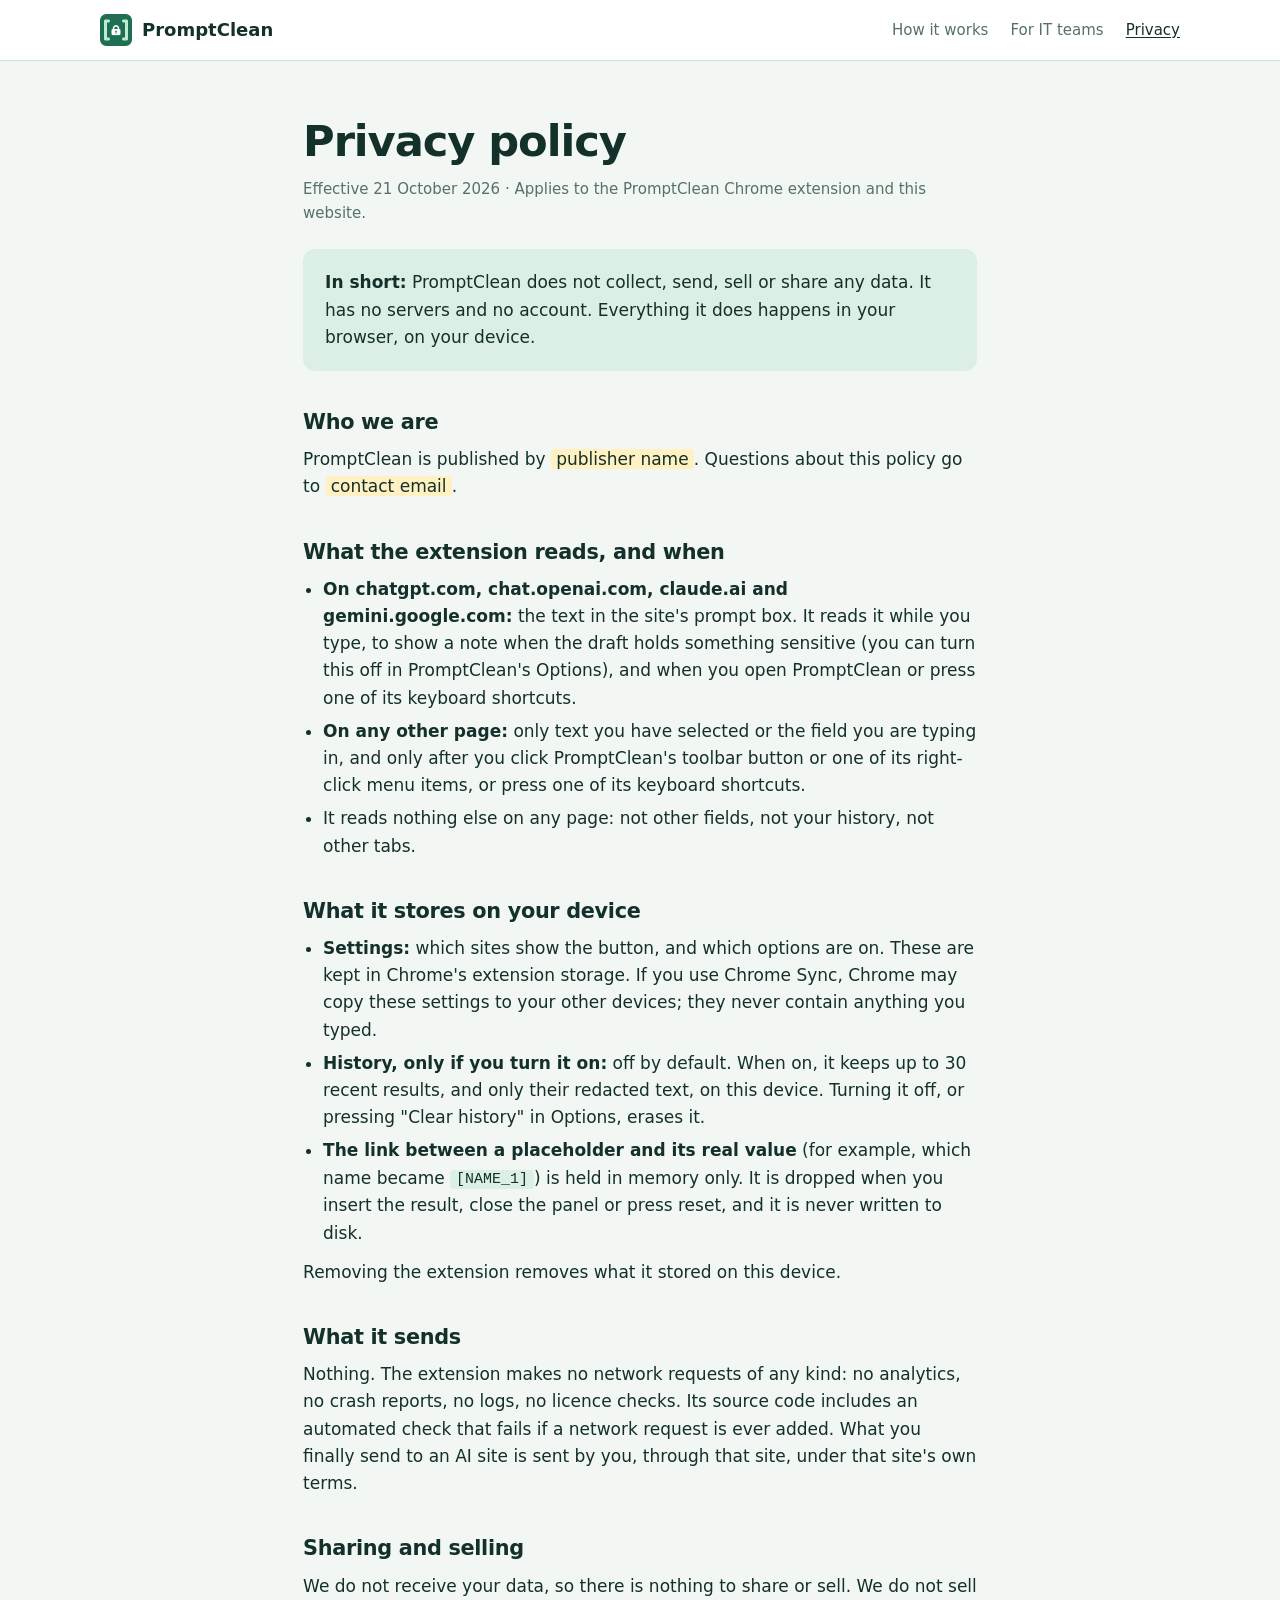
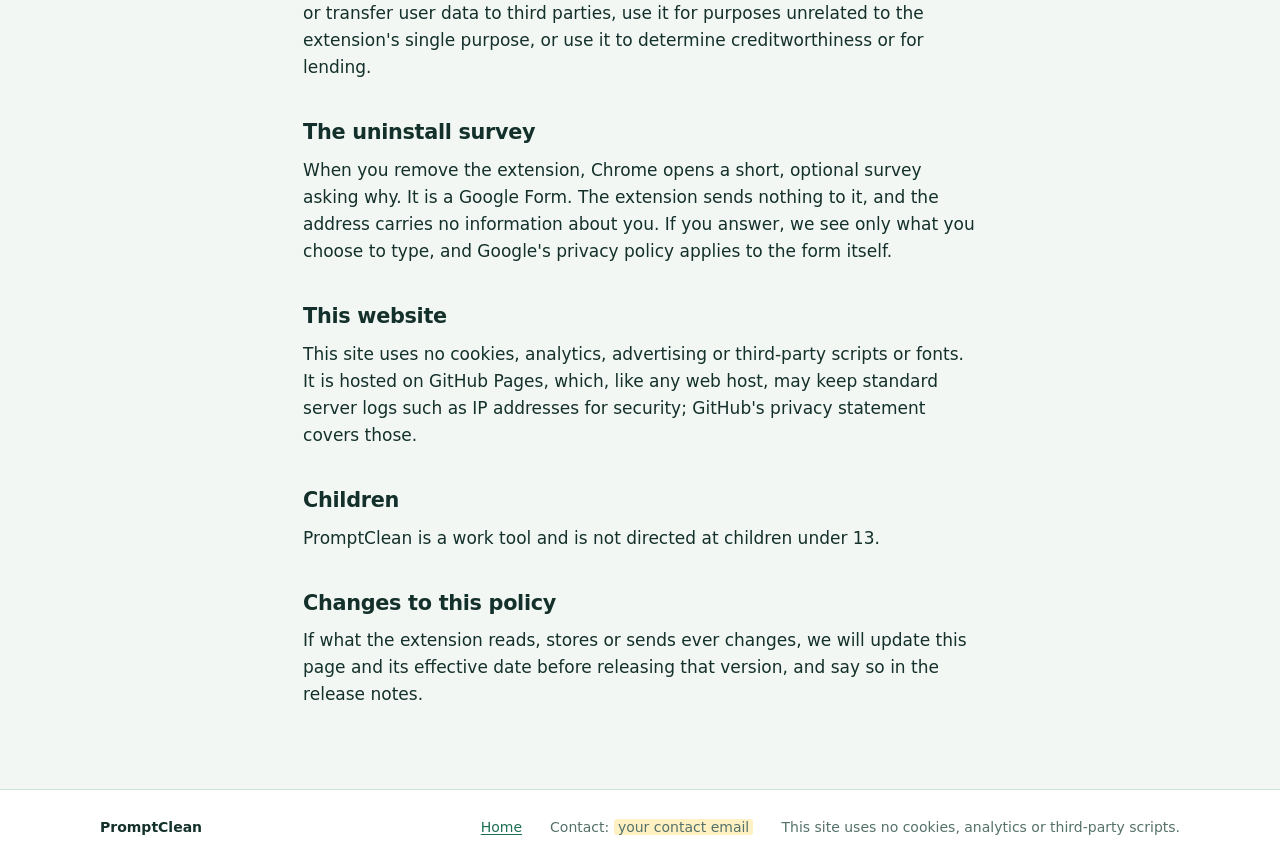
==== privacy.html @ 6362909e "PromptClean landing page and privacy policy A one-page site for the PromptClean Chrome extension (AI" ====
<!doctype html>
<html lang="en">
<head>
  <meta charset="utf-8">
  <meta name="viewport" content="width=device-width, initial-scale=1, viewport-fit=cover">
  <title>Privacy policy — PromptClean AI security</title>
  <meta name="description" content="PromptClean collects nothing, sends nothing and has no servers. This page explains exactly what the extension reads and stores on your device.">
  <link rel="icon" type="image/png" href="assets/favicon.png">
  <link rel="stylesheet" href="assets/style.css">
</head>
<body>
  <header class="site-header">
    <div class="wrap">
      <a class="brand" href="./"><img src="assets/icon-128.png" alt="" width="32" height="32">PromptClean</a>
      <nav class="site-nav" aria-label="Main">
        <a href="./#how">How it works</a>
        <a href="./#it">For IT teams</a>
        <a href="privacy.html" aria-current="page">Privacy</a>
      </nav>
    </div>
  </header>

  <main class="policy">
    <div class="wrap prose">
      <h1>Privacy policy</h1>
      <p class="meta" style="margin-top:12px">Effective 21 October 2026 · Applies to the PromptClean Chrome extension and this website.</p>

      <div class="summary">
        <p><strong>In short:</strong> PromptClean does not collect, send, sell or share any data. It has no servers and no account. Everything it does happens in your browser, on your device.</p>
      </div>

      <h2>Who we are</h2>
      <p style="margin-top:12px">PromptClean is published by <span class="todo">publisher name</span>. Questions about this policy go to <span class="todo">contact email</span>.</p>

      <h2>What the extension reads, and when</h2>
      <ul>
        <li><strong>On chatgpt.com, chat.openai.com, claude.ai and gemini.google.com:</strong> the text in the site's prompt box. It reads it while you type, to show a note when the draft holds something sensitive (you can turn this off in PromptClean's Options), and when you open PromptClean or press one of its keyboard shortcuts.</li>
        <li><strong>On any other page:</strong> only text you have selected or the field you are typing in, and only after you click PromptClean's toolbar button or one of its right-click menu items, or press one of its keyboard shortcuts.</li>
        <li>It reads nothing else on any page: not other fields, not your history, not other tabs.</li>
      </ul>

      <h2>What it stores on your device</h2>
      <ul>
        <li><strong>Settings:</strong> which sites show the button, and which options are on. These are kept in Chrome's extension storage. If you use Chrome Sync, Chrome may copy these settings to your other devices; they never contain anything you typed.</li>
        <li><strong>History, only if you turn it on:</strong> off by default. When on, it keeps up to 30 recent results, and only their redacted text, on this device. Turning it off, or pressing "Clear history" in Options, erases it.</li>
        <li><strong>The link between a placeholder and its real value</strong> (for example, which name became <code>[NAME_1]</code>) is held in memory only. It is dropped when you insert the result, close the panel or press reset, and it is never written to disk.</li>
      </ul>
      <p style="margin-top:12px">Removing the extension removes what it stored on this device.</p>

      <h2>What it sends</h2>
      <p style="margin-top:12px">Nothing. The extension makes no network requests of any kind: no analytics, no crash reports, no logs, no licence checks. Its source code includes an automated check that fails if a network request is ever added. What you finally send to an AI site is sent by you, through that site, under that site's own terms.</p>

      <h2>Sharing and selling</h2>
      <p style="margin-top:12px">We do not receive your data, so there is nothing to share or sell. We do not sell or transfer user data to third parties, use it for purposes unrelated to the extension's single purpose, or use it to determine creditworthiness or for lending.</p>

      <h2>The uninstall survey</h2>
      <p style="margin-top:12px">When you remove the extension, Chrome opens a short, optional survey asking why. It is a Google Form. The extension sends nothing to it, and the address carries no information about you. If you answer, we see only what you choose to type, and Google's privacy policy applies to the form itself.</p>

      <h2>This website</h2>
      <p style="margin-top:12px">This site uses no cookies, analytics, advertising or third-party scripts or fonts. It is hosted on GitHub Pages, which, like any web host, may keep standard server logs such as IP addresses for security; GitHub's privacy statement covers those.</p>

      <h2>Children</h2>
      <p style="margin-top:12px">PromptClean is a work tool and is not directed at children under 13.</p>

      <h2>Changes to this policy</h2>
      <p style="margin-top:12px">If what the extension reads, stores or sends ever changes, we will update this page and its effective date before releasing that version, and say so in the release notes.</p>
    </div>
  </main>

  <footer class="site-footer">
    <div class="wrap">
      <span>PromptClean</span>
      <a href="./">Home</a>
      <span>Contact: <span class="todo">your contact email</span></span>
      <span>This site uses no cookies, analytics or third-party scripts.</span>
    </div>
  </footer>
</body>
</html>
---- assets/style.css ----
/* PromptClean site: the "Clean room" palette from the extension (white and mint, deep green, dark-green
   ink). System fonts only and no scripts, so the site makes no requests to anyone else.
   Layout: a split hero with a live-looking before/after, then alternating bands: light sections for
   reading, one deep-green band for the keyboard shortcuts, a mint band to close. */
:root {
  --bg: #f2f7f4; --surface: #ffffff; --ink: #14302a; --muted: #55716a; --line: #cfe2d8;
  --accent: #1f6f54; --accent-ink: #ffffff; --mint: #dcefe5; --risk: #a4482a; --risk-bg: #fbeee7;
  --band: #14302a; --band-ink: #e4f1ea; --band-muted: #a9c7bb; --band-line: #2b4b42; --band-accent: #8fd9b3;
  --code-bg: #f7faf8; --todo: #fff1c2;
  --sans: system-ui, -apple-system, "Segoe UI", Roboto, "Helvetica Neue", Arial, sans-serif;
  --mono: ui-monospace, "SF Mono", Menlo, Consolas, "Liberation Mono", monospace;
  color-scheme: light;
}
@media (prefers-color-scheme: dark) {
  :root {
    --bg: #0f1d18; --surface: #152822; --ink: #e4f1ea; --muted: #9bb8ac; --line: #27443b;
    --accent: #8fd9b3; --accent-ink: #0b1a14; --mint: #1c3a30; --risk: #f0a880; --risk-bg: #3a2118;
    --band: #0a1511; --band-ink: #e4f1ea; --band-muted: #9bb8ac; --band-line: #22392f; --band-accent: #8fd9b3;
    --code-bg: #10201a; --todo: #4a3d12;
    color-scheme: dark;
  }
}

* { box-sizing: border-box; }
html { -webkit-text-size-adjust: 100%; scroll-behavior: smooth; }
@media (prefers-reduced-motion: reduce) { html { scroll-behavior: auto; } }
body { margin: 0; background: var(--bg); color: var(--ink); font: 17px/1.6 var(--sans); }
a { color: var(--accent); text-underline-offset: 2px; }
a:focus-visible, .btn:focus-visible, summary:focus-visible { outline: 3px solid var(--accent); outline-offset: 2px; }
img { max-width: 100%; height: auto; display: block; }
p { margin: 0; }
code { font-family: var(--mono); font-size: 0.88em; background: var(--mint); padding: 0.1em 0.4em; border-radius: 4px; }
.todo { background: var(--todo); padding: 0 0.3em; border-radius: 3px; }

.wrap { max-width: 1120px; margin: 0 auto; padding-left: max(20px, env(safe-area-inset-left, 0px)); padding-right: max(20px, env(safe-area-inset-right, 0px)); }
.prose { max-width: 66ch; }

h1, h2, h3 { line-height: 1.12; text-wrap: balance; margin: 0; }
h1 { font-size: clamp(2.4rem, 5.4vw, 3.9rem); letter-spacing: -0.025em; }
h2 { font-size: clamp(1.7rem, 3.4vw, 2.4rem); letter-spacing: -0.015em; }
h3 { font-size: 1.12rem; letter-spacing: -0.005em; }
.eyebrow { font-size: 12.5px; font-weight: 700; letter-spacing: 0.09em; text-transform: uppercase; color: var(--accent); }
.lede { font-size: 1.16rem; color: var(--muted); }
.section-head { display: flex; flex-direction: column; gap: 12px; max-width: 62ch; }

section { padding-block: 80px; }
section + section { border-top: 1px solid var(--line); }

/* ---------- header ---------- */
.site-header { border-bottom: 1px solid var(--line); background: var(--surface); }
.site-header .wrap { display: flex; align-items: center; gap: 24px; flex-wrap: wrap; padding-block: 14px; }
.brand { display: flex; align-items: center; gap: 10px; font-weight: 700; font-size: 18px; color: var(--ink); text-decoration: none; margin-right: auto; }
.brand img { width: 32px; height: 32px; }
.site-nav { display: flex; gap: 22px; flex-wrap: wrap; font-size: 15px; }
.site-nav a { color: var(--muted); text-decoration: none; }
.site-nav a:hover, .site-nav a[aria-current] { color: var(--ink); text-decoration: underline; }

/* ---------- buttons ---------- */
.actions { display: flex; gap: 12px; flex-wrap: wrap; align-items: center; }
.btn { display: inline-flex; align-items: center; gap: 8px; padding: 13px 22px; border-radius: 9px; font-weight: 650; font-size: 16px; text-decoration: none; border: 1px solid var(--line); color: var(--ink); background: var(--surface); }
.btn.primary { background: var(--accent); border-color: var(--accent); color: var(--accent-ink); }
.btn:hover { border-color: var(--accent); }

/* ---------- keycaps ---------- */
kbd { font: 600 0.82em var(--mono); display: inline-block; min-width: 1.9em; padding: 0.22em 0.5em; text-align: center; border-radius: 6px; border: 1px solid var(--line); border-bottom-width: 3px; background: var(--surface); color: var(--ink); }
.combo { display: inline-flex; align-items: center; gap: 6px; }
.combo .plus { color: var(--muted); font-size: 0.85em; }

/* ---------- hero ---------- */
.hero { padding-block: 64px 72px; }
.hero .wrap { display: grid; grid-template-columns: minmax(0, 1.05fr) minmax(0, 1fr); gap: 56px; align-items: center; }
.hero-copy { display: flex; flex-direction: column; gap: 22px; }
.hero-shortcut { font-size: 15px; color: var(--muted); display: flex; align-items: center; gap: 10px; flex-wrap: wrap; }
.facts-strip { display: flex; flex-wrap: wrap; gap: 8px 18px; font-size: 14px; color: var(--muted); padding-top: 6px; border-top: 1px solid var(--line); }
.facts-strip span::before { content: "✓"; color: var(--accent); font-weight: 700; margin-right: 6px; }
@media (max-width: 880px) { .hero .wrap { grid-template-columns: minmax(0, 1fr); gap: 40px; } }

/* the before/after, drawn in HTML so it stays readable at any width */
.demo { display: flex; flex-direction: column; gap: 10px; }
.pane { background: var(--surface); border: 1px solid var(--line); border-radius: 14px; overflow: hidden; box-shadow: 0 10px 30px -18px rgba(20, 48, 42, 0.45); }
.pane-head { display: flex; align-items: center; justify-content: space-between; gap: 12px; padding: 10px 16px; border-bottom: 1px solid var(--line); font-size: 12.5px; font-weight: 700; letter-spacing: 0.06em; text-transform: uppercase; }
.pane-head .file { font: 500 12.5px var(--mono); letter-spacing: 0; text-transform: none; color: var(--muted); }
.pane.before .pane-head { color: var(--risk); }
.pane.after .pane-head { color: var(--accent); }
.pane pre { margin: 0; padding: 14px 16px; font: 13.5px/1.75 var(--mono); background: var(--code-bg); overflow-x: auto; color: var(--ink); }
.pane .dim { color: var(--muted); }
.pane .exposed { color: var(--ink); text-decoration: underline 2px var(--risk); text-underline-offset: 3px; }
.pane .ph { background: var(--accent); color: var(--accent-ink); border-radius: 5px; padding: 0.05em 0.4em; font-weight: 600; }
.pane .collapsed { color: var(--accent); font-weight: 600; }
.pane-foot { padding: 10px 16px; font-size: 14px; font-weight: 650; color: var(--accent); border-top: 1px solid var(--line); }
.demo-arrow { align-self: center; display: flex; align-items: center; gap: 8px; font-size: 13px; font-weight: 700; color: var(--accent); }
.demo-arrow::before { content: "↓"; font-size: 18px; }

/* ---------- how it works ---------- */
.steps { list-style: none; padding: 0; margin: 40px 0 0; display: grid; grid-template-columns: repeat(auto-fit, minmax(230px, 1fr)); gap: 32px; counter-reset: step; }
.steps li { counter-increment: step; display: flex; flex-direction: column; gap: 8px; position: relative; padding-top: 52px; }
.steps li::before { content: counter(step); position: absolute; top: 0; left: 0; font: 700 15px var(--mono); color: var(--accent-ink); background: var(--accent); width: 36px; height: 36px; border-radius: 50%; display: grid; place-items: center; }
.steps li::after { content: ""; position: absolute; top: 17px; left: 48px; right: -20px; height: 2px; background: var(--line); }
.steps li:last-child::after { display: none; }
.steps p { color: var(--muted); }
@media (max-width: 760px) { .steps li::after { display: none; } }

/* ---------- shortcuts band ---------- */
.band { background: var(--band); color: var(--band-ink); border-top: none !important; }
.band + section { border-top: none; }
.band .eyebrow { color: var(--band-accent); }
.band .lede { color: var(--band-muted); }
.band code { background: rgba(255, 255, 255, 0.08); color: var(--band-ink); }
.keys { display: grid; grid-template-columns: repeat(auto-fit, minmax(300px, 1fr)); gap: 20px; margin-top: 40px; }
.key-card { border: 1px solid var(--band-line); border-radius: 16px; padding: 26px; display: flex; flex-direction: column; gap: 14px; background: rgba(255, 255, 255, 0.03); }
.key-card .combo { font-size: 22px; }
.key-card kbd { background: #f2f7f4; color: #14302a; border-color: #cfe2d8; }
.key-card h3 { font-size: 1.35rem; }
.key-card p { color: var(--band-muted); }
.swap { display: flex; flex-wrap: wrap; align-items: center; gap: 8px; font: 13.5px var(--mono); padding-top: 14px; border-top: 1px solid var(--band-line); }
.swap .from { color: var(--band-muted); text-decoration: line-through; text-decoration-color: rgba(240, 168, 128, 0.8); }
.swap .to { color: #0b1a14; background: var(--band-accent); border-radius: 5px; padding: 0.1em 0.45em; font-weight: 600; }
.swap .arrow { color: var(--band-muted); }
.band-note { margin-top: 26px; font-size: 15px; color: var(--band-muted); }

/* ---------- audiences ---------- */
.audiences { display: grid; grid-template-columns: repeat(auto-fit, minmax(300px, 1fr)); gap: 20px; margin-top: 40px; }
.aud { background: var(--surface); border: 1px solid var(--line); border-radius: 16px; padding: 26px; display: flex; flex-direction: column; gap: 14px; }
.aud .quote { font-size: 1.3rem; font-weight: 650; line-height: 1.3; }
.aud dl { margin: 0; display: grid; grid-template-columns: 76px 1fr; gap: 8px 14px; font-size: 15.5px; }
.aud dt { font-weight: 700; color: var(--muted); font-size: 13px; text-transform: uppercase; letter-spacing: 0.06em; padding-top: 2px; }
.aud dd { margin: 0; }

/* ---------- what it catches ---------- */
.catch { display: grid; grid-template-columns: repeat(auto-fit, minmax(230px, 1fr)); gap: 32px; margin-top: 40px; }
.catch h3 { margin-bottom: 12px; }
.chips { list-style: none; padding: 0; margin: 0; display: flex; flex-wrap: wrap; gap: 8px; }
.chips li { font-size: 14px; padding: 5px 11px; border-radius: 999px; background: var(--mint); color: var(--ink); }
.chips li.suggest { background: transparent; border: 1px dashed var(--accent); }
.note { font-size: 15px; color: var(--muted); border-left: 3px solid var(--line); padding-left: 14px; margin-top: 36px; max-width: 70ch; }

/* ---------- for IT ---------- */
.trio { display: grid; grid-template-columns: repeat(auto-fit, minmax(240px, 1fr)); margin-top: 40px; border: 1px solid var(--line); border-radius: 16px; background: var(--surface); overflow: hidden; }
.trio > div { padding: 28px; display: flex; flex-direction: column; gap: 8px; border-left: 1px solid var(--line); }
.trio > div:first-child { border-left: none; }
.trio-label { font-size: 12.5px; font-weight: 700; letter-spacing: 0.09em; text-transform: uppercase; color: var(--muted); }
.trio-big { font-size: 1.7rem; font-weight: 750; letter-spacing: -0.015em; line-height: 1.15; }
.trio .nothing .trio-big { color: var(--accent); font-size: 2.3rem; }
.trio p:last-child { color: var(--muted); font-size: 15.5px; }
@media (max-width: 780px) { .trio > div { border-left: none; border-top: 1px solid var(--line); } .trio > div:first-child { border-top: none; } }
.it-more { margin-top: 20px; display: flex; flex-direction: column; gap: 14px; }
.it-line { display: flex; flex-wrap: wrap; gap: 8px 22px; font-size: 15px; color: var(--muted); }
.it-line strong { color: var(--ink); }
details { border: 1px solid var(--line); border-radius: 12px; background: var(--surface); }
summary { cursor: pointer; padding: 14px 18px; font-weight: 650; }
details[open] summary { border-bottom: 1px solid var(--line); }
.perm-table { width: 100%; border-collapse: collapse; font-size: 15px; }
.perm-table th, .perm-table td { text-align: left; vertical-align: top; padding: 12px 18px; border-top: 1px solid var(--line); }
.perm-table tr:first-child th, .perm-table tr:first-child td { border-top: none; }
.perm-table th { width: 34%; font-weight: 600; }
.perm-table td { color: var(--muted); }
.table-scroll { overflow-x: auto; }

/* ---------- closing band ---------- */
.cta-band { background: var(--mint); }
.cta-band .wrap { display: flex; flex-wrap: wrap; align-items: center; justify-content: space-between; gap: 24px; }
.cta-band .stack { display: flex; flex-direction: column; gap: 10px; }

/* ---------- privacy page ---------- */
.policy { padding-block: 56px 80px; }
.policy h1 { font-size: clamp(2rem, 4vw, 2.7rem); }
.policy h2 { font-size: 1.3rem; margin-top: 40px; }
.policy h2 + p { margin-top: 12px; }
.policy ul { padding-left: 20px; display: flex; flex-direction: column; gap: 6px; margin: 12px 0 0; }
.summary { background: var(--mint); border-radius: 12px; padding: 20px 22px; margin-top: 24px; }
.meta { color: var(--muted); font-size: 15px; margin-top: 12px; }
.after-list { margin-top: 12px; }

/* ---------- footer ---------- */
.site-footer { border-top: 1px solid var(--line); background: var(--surface); font-size: 14px; color: var(--muted); }
.site-footer .wrap { display: flex; gap: 12px 28px; flex-wrap: wrap; padding-block: 26px; }
.site-footer .wrap > :first-child { margin-right: auto; font-weight: 700; color: var(--ink); }
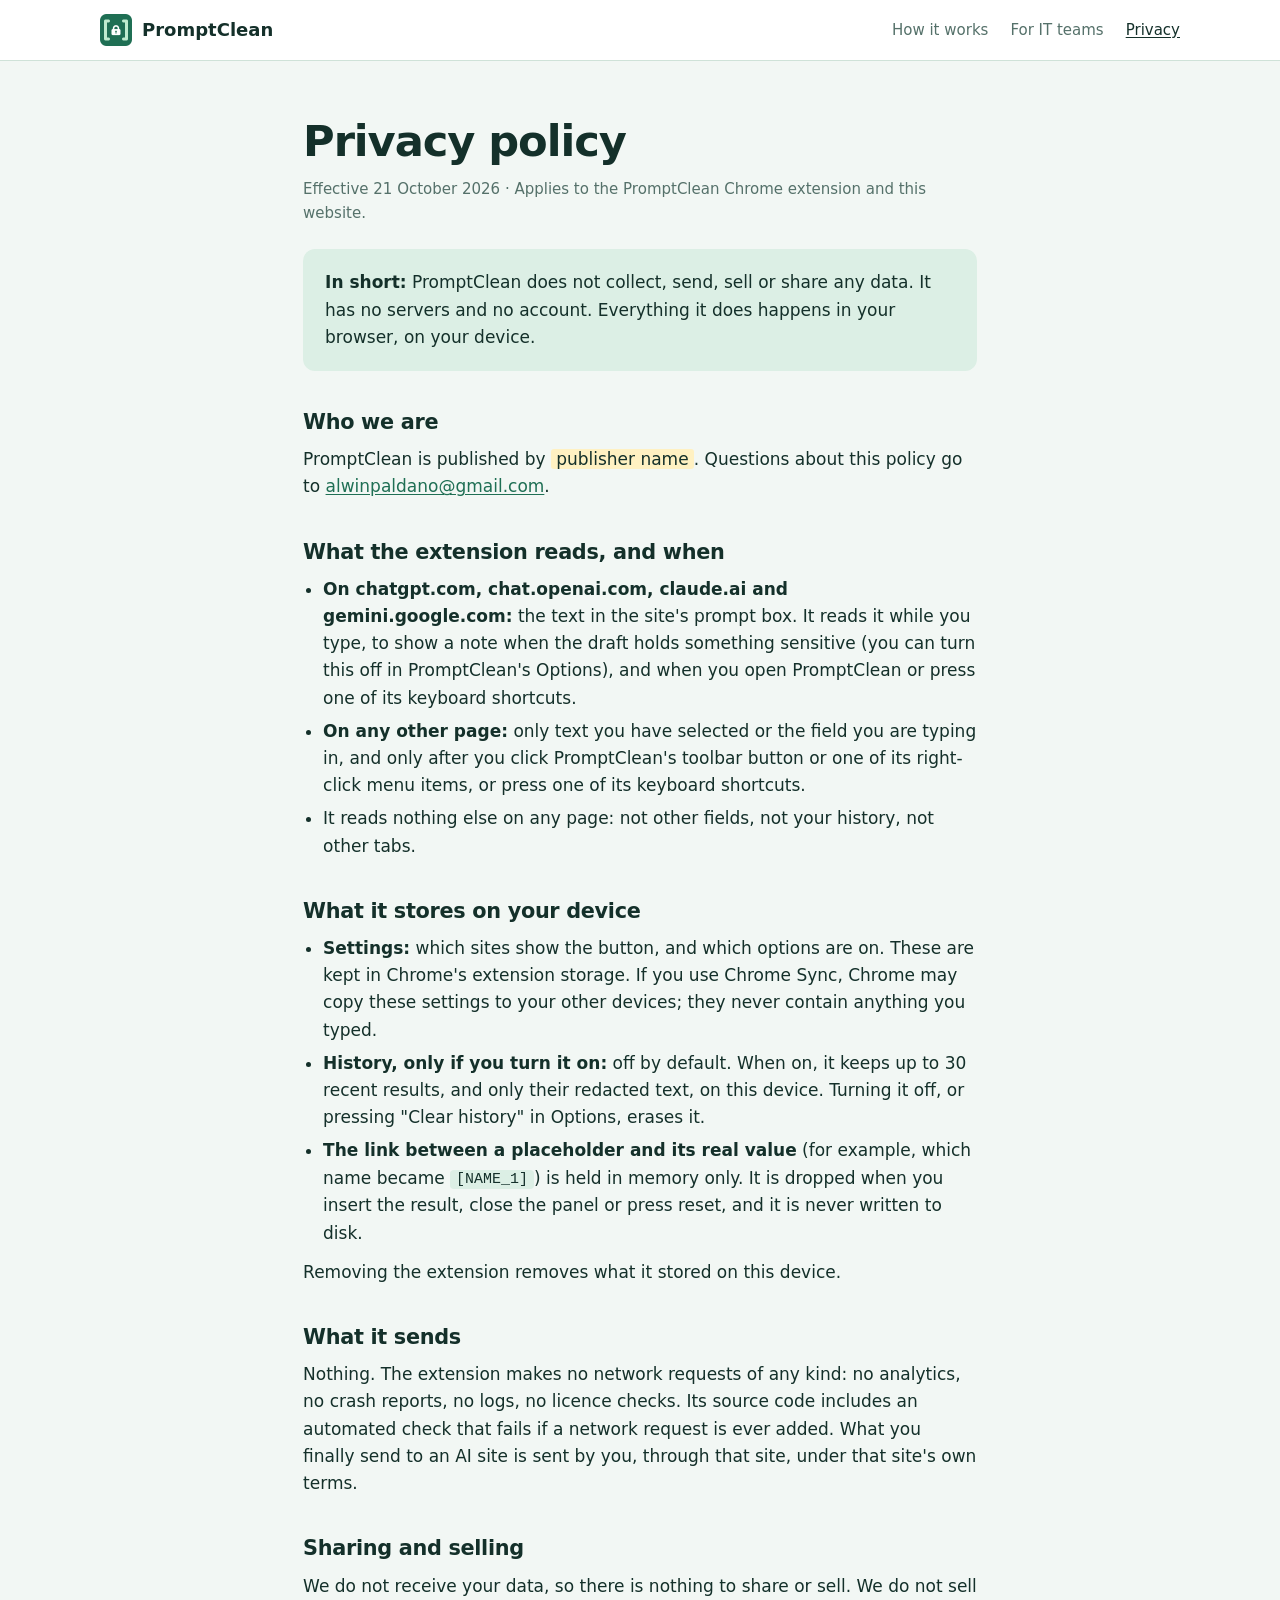
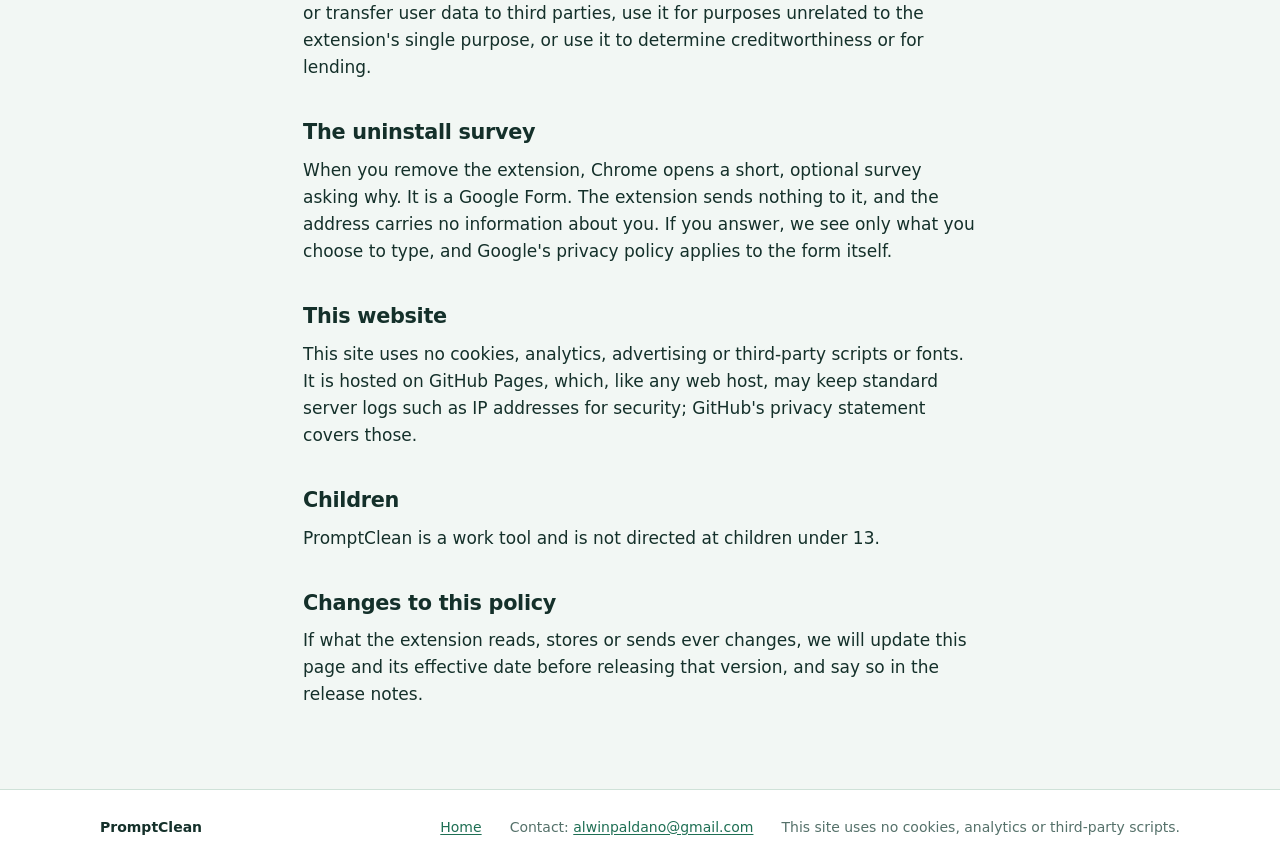
==== commit a3531fb3: "Add the contact email to the site The privacy policy and both footers now give alwinpaldano@gmail.co" ====
--- a/privacy.html
+++ b/privacy.html
@@ -30,7 +30,7 @@
       </div>
 
       <h2>Who we are</h2>
-      <p style="margin-top:12px">PromptClean is published by <span class="todo">publisher name</span>. Questions about this policy go to <span class="todo">contact email</span>.</p>
+      <p style="margin-top:12px">PromptClean is published by <span class="todo">publisher name</span>. Questions about this policy go to <a href="mailto:alwinpaldano@gmail.com">alwinpaldano@gmail.com</a>.</p>
 
       <h2>What the extension reads, and when</h2>
       <ul>
@@ -71,7 +71,7 @@
     <div class="wrap">
       <span>PromptClean</span>
       <a href="./">Home</a>
-      <span>Contact: <span class="todo">your contact email</span></span>
+      <span>Contact: <a href="mailto:alwinpaldano@gmail.com">alwinpaldano@gmail.com</a></span>
       <span>This site uses no cookies, analytics or third-party scripts.</span>
     </div>
   </footer>
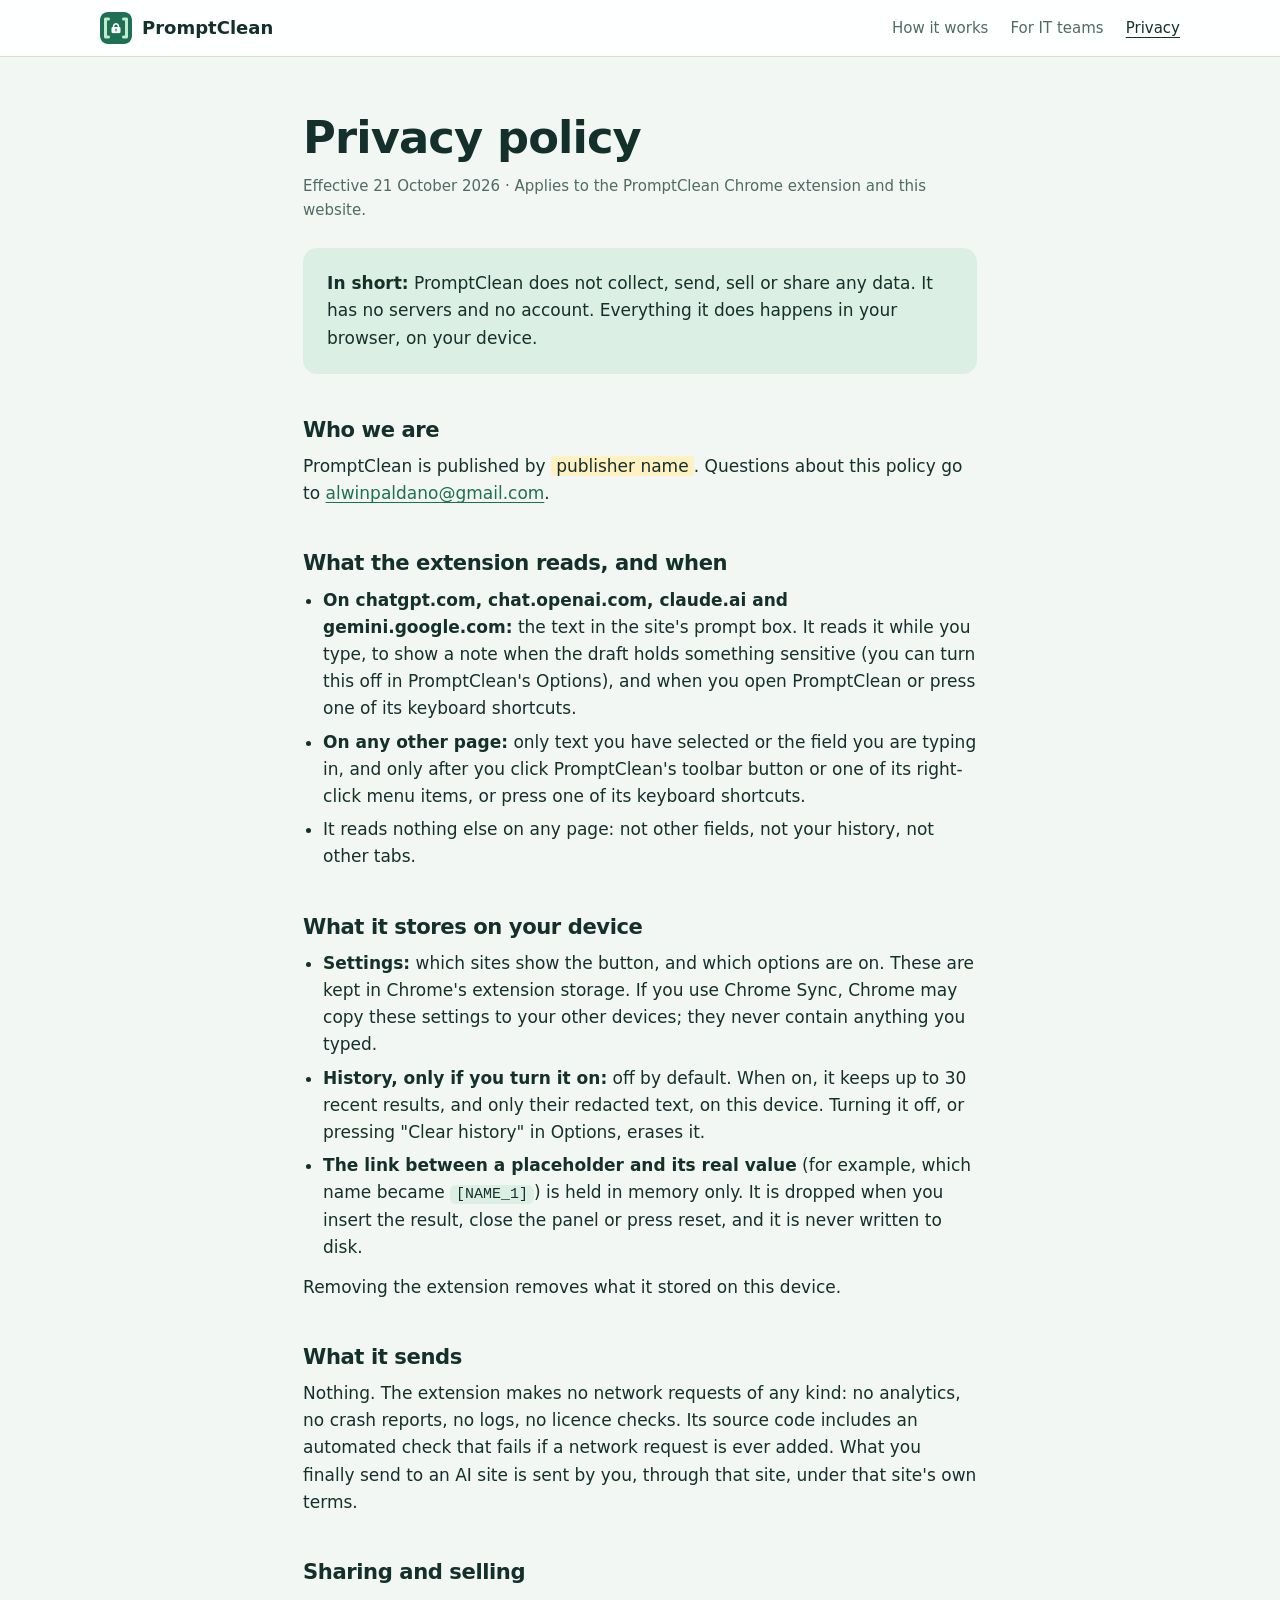
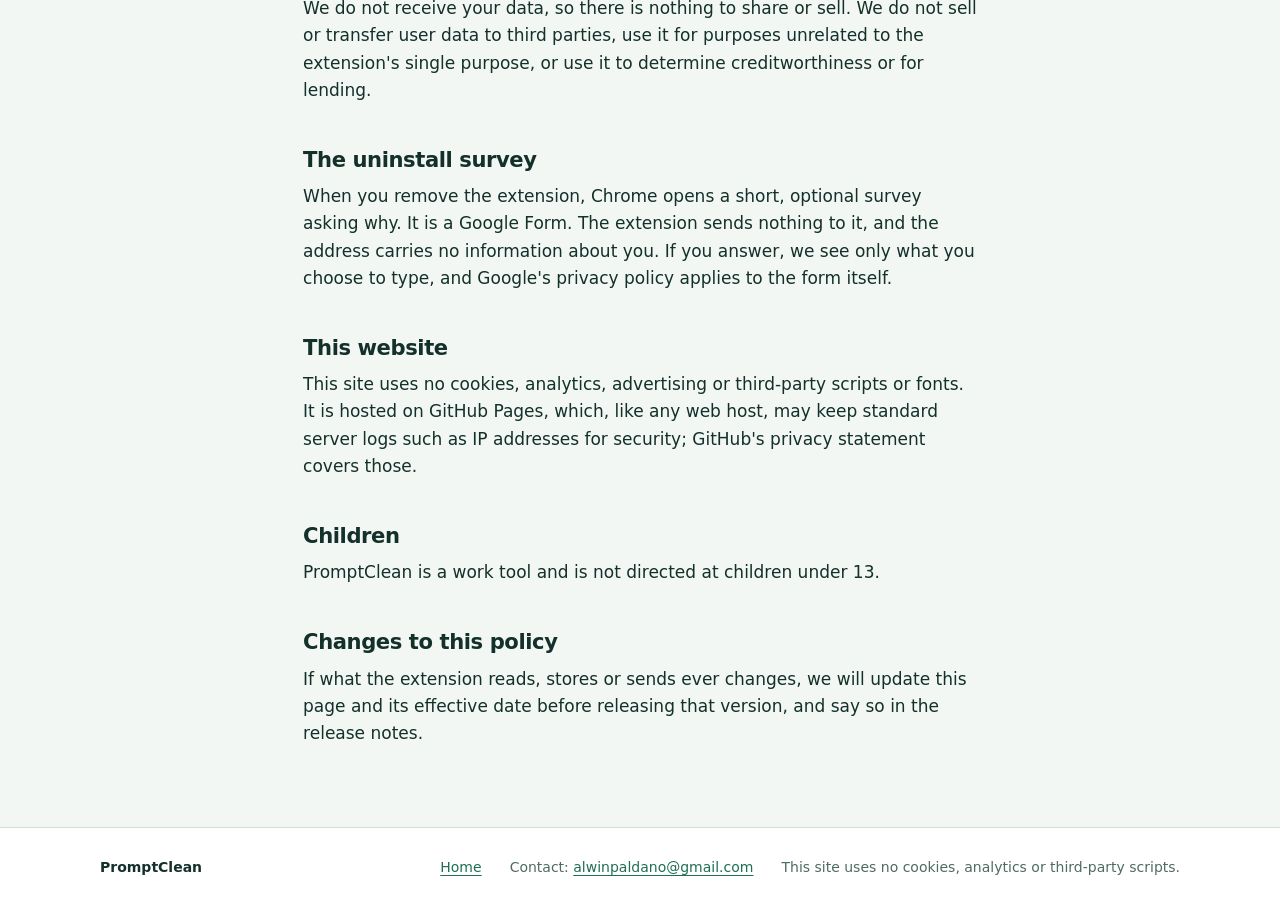
==== commit 1eb2abd5: "Version the stylesheet link so browsers never mix old CSS with new HTML GitHub Pages caches style.cs" ====
--- a/privacy.html
+++ b/privacy.html
@@ -6,7 +6,7 @@
   <title>Privacy policy — PromptClean AI security</title>
   <meta name="description" content="PromptClean collects nothing, sends nothing and has no servers. This page explains exactly what the extension reads and stores on your device.">
   <link rel="icon" type="image/png" href="assets/favicon.png">
-  <link rel="stylesheet" href="assets/style.css">
+  <link rel="stylesheet" href="assets/style.css?v=4">
 </head>
 <body>
   <header class="site-header">
--- a/assets/style.css
+++ b/assets/style.css
@@ -1,20 +1,24 @@
 /* PromptClean site: the "Clean room" palette from the extension (white and mint, deep green, dark-green
    ink). System fonts only and no scripts, so the site makes no requests to anyone else.
-   Layout: a split hero with a live-looking before/after, then alternating bands: light sections for
-   reading, one deep-green band for the keyboard shortcuts, a mint band to close. */
+
+   Motion is CSS only and never hides content: the page is complete at rest. Scroll-linked motion only
+   slides elements a little, and only where the browser supports it and the reader has not asked for
+   less motion. */
 :root {
-  --bg: #f2f7f4; --surface: #ffffff; --ink: #14302a; --muted: #55716a; --line: #cfe2d8;
-  --accent: #1f6f54; --accent-ink: #ffffff; --mint: #dcefe5; --risk: #a4482a; --risk-bg: #fbeee7;
+  --bg: #f2f7f4; --surface: #ffffff; --ink: #14302a; --muted: #4f6b64; --line: #cfe2d8;
+  --accent: #1f6f54; --accent-ink: #ffffff; --mint: #dcefe5; --mint-deep: #bfe3cf; --risk: #a4482a; --risk-bg: #fbeee7;
   --band: #14302a; --band-ink: #e4f1ea; --band-muted: #a9c7bb; --band-line: #2b4b42; --band-accent: #8fd9b3;
   --code-bg: #f7faf8; --todo: #fff1c2;
   --sans: system-ui, -apple-system, "Segoe UI", Roboto, "Helvetica Neue", Arial, sans-serif;
   --mono: ui-monospace, "SF Mono", Menlo, Consolas, "Liberation Mono", monospace;
+  --radius: 16px;
+  --ease-out: cubic-bezier(0.23, 1, 0.32, 1);
   color-scheme: light;
 }
 @media (prefers-color-scheme: dark) {
   :root {
-    --bg: #0f1d18; --surface: #152822; --ink: #e4f1ea; --muted: #9bb8ac; --line: #27443b;
-    --accent: #8fd9b3; --accent-ink: #0b1a14; --mint: #1c3a30; --risk: #f0a880; --risk-bg: #3a2118;
+    --bg: #0f1d18; --surface: #152822; --ink: #e4f1ea; --muted: #a9c3b8; --line: #27443b;
+    --accent: #8fd9b3; --accent-ink: #0b1a14; --mint: #1c3a30; --mint-deep: #24493c; --risk: #f0a880; --risk-bg: #3a2118;
     --band: #0a1511; --band-ink: #e4f1ea; --band-muted: #9bb8ac; --band-line: #22392f; --band-accent: #8fd9b3;
     --code-bg: #10201a; --todo: #4a3d12;
     color-scheme: dark;
@@ -22,156 +26,329 @@
 }
 
 * { box-sizing: border-box; }
-html { -webkit-text-size-adjust: 100%; scroll-behavior: smooth; }
-@media (prefers-reduced-motion: reduce) { html { scroll-behavior: auto; } }
-body { margin: 0; background: var(--bg); color: var(--ink); font: 17px/1.6 var(--sans); }
-a { color: var(--accent); text-underline-offset: 2px; }
-a:focus-visible, .btn:focus-visible, summary:focus-visible { outline: 3px solid var(--accent); outline-offset: 2px; }
+html { -webkit-text-size-adjust: 100%; scroll-behavior: smooth; scroll-padding-top: 72px; }
+body { margin: 0; background: var(--bg); color: var(--ink); font: 17px/1.6 var(--sans); overflow-x: hidden; }
+a { color: var(--accent); text-underline-offset: 3px; }
+a:focus-visible, .btn:focus-visible, summary:focus-visible { outline: 3px solid var(--accent); outline-offset: 3px; }
 img { max-width: 100%; height: auto; display: block; }
 p { margin: 0; }
-code { font-family: var(--mono); font-size: 0.88em; background: var(--mint); padding: 0.1em 0.4em; border-radius: 4px; }
+code { font-family: var(--mono); font-size: 0.88em; background: var(--mint); padding: 0.1em 0.4em; border-radius: 6px; }
 .todo { background: var(--todo); padding: 0 0.3em; border-radius: 3px; }
 
 .wrap { max-width: 1120px; margin: 0 auto; padding-left: max(20px, env(safe-area-inset-left, 0px)); padding-right: max(20px, env(safe-area-inset-right, 0px)); }
 .prose { max-width: 66ch; }
 
-h1, h2, h3 { line-height: 1.12; text-wrap: balance; margin: 0; }
-h1 { font-size: clamp(2.4rem, 5.4vw, 3.9rem); letter-spacing: -0.025em; }
-h2 { font-size: clamp(1.7rem, 3.4vw, 2.4rem); letter-spacing: -0.015em; }
-h3 { font-size: 1.12rem; letter-spacing: -0.005em; }
-.eyebrow { font-size: 12.5px; font-weight: 700; letter-spacing: 0.09em; text-transform: uppercase; color: var(--accent); }
-.lede { font-size: 1.16rem; color: var(--muted); }
-.section-head { display: flex; flex-direction: column; gap: 12px; max-width: 62ch; }
-
-section { padding-block: 80px; }
+h1, h2, h3 { line-height: 1.1; text-wrap: balance; margin: 0; }
+h1 { font-size: clamp(2.5rem, 6vw, 4.2rem); letter-spacing: -0.03em; font-weight: 750; }
+h2 { font-size: clamp(1.8rem, 3.6vw, 2.6rem); letter-spacing: -0.02em; font-weight: 720; }
+h3 { font-size: 1.14rem; letter-spacing: -0.005em; font-weight: 650; }
+.eyebrow { font-size: 12.5px; font-weight: 700; letter-spacing: 0.1em; text-transform: uppercase; color: var(--accent); }
+.lede { font-size: 1.18rem; color: var(--muted); }
+.section-head { display: flex; flex-direction: column; gap: 14px; max-width: 62ch; }
+
+section { padding-block: 88px; }
 section + section { border-top: 1px solid var(--line); }
 
 /* ---------- header ---------- */
-.site-header { border-bottom: 1px solid var(--line); background: var(--surface); }
-.site-header .wrap { display: flex; align-items: center; gap: 24px; flex-wrap: wrap; padding-block: 14px; }
-.brand { display: flex; align-items: center; gap: 10px; font-weight: 700; font-size: 18px; color: var(--ink); text-decoration: none; margin-right: auto; }
-.brand img { width: 32px; height: 32px; }
+.site-header { border-bottom: 1px solid var(--line); background: color-mix(in srgb, var(--surface) 92%, transparent); backdrop-filter: saturate(1.2) blur(8px); position: sticky; top: 0; z-index: 10; }
+.site-header .wrap { display: flex; align-items: center; gap: 24px; flex-wrap: wrap; padding-block: 12px; }
+.brand { display: flex; align-items: center; gap: 10px; font-weight: 750; font-size: 18px; color: var(--ink); text-decoration: none; margin-right: auto; }
+.brand img { width: 32px; height: 32px; border-radius: 8px; }
 .site-nav { display: flex; gap: 22px; flex-wrap: wrap; font-size: 15px; }
-.site-nav a { color: var(--muted); text-decoration: none; }
-.site-nav a:hover, .site-nav a[aria-current] { color: var(--ink); text-decoration: underline; }
+.site-nav a { color: var(--muted); text-decoration: none; font-weight: 500; }
+.site-nav a:hover, .site-nav a[aria-current] { color: var(--ink); text-decoration: underline; text-underline-offset: 4px; }
 
 /* ---------- buttons ---------- */
 .actions { display: flex; gap: 12px; flex-wrap: wrap; align-items: center; }
-.btn { display: inline-flex; align-items: center; gap: 8px; padding: 13px 22px; border-radius: 9px; font-weight: 650; font-size: 16px; text-decoration: none; border: 1px solid var(--line); color: var(--ink); background: var(--surface); }
-.btn.primary { background: var(--accent); border-color: var(--accent); color: var(--accent-ink); }
+.btn { display: inline-flex; align-items: center; gap: 8px; padding: 14px 24px; border-radius: 999px; font-weight: 650; font-size: 16px; text-decoration: none; border: 1px solid var(--line); color: var(--ink); background: var(--surface); }
+.btn.primary { background: var(--accent); border-color: var(--accent); color: var(--accent-ink); box-shadow: 0 10px 24px -12px var(--accent); }
 .btn:hover { border-color: var(--accent); }
+.btn.primary:hover { filter: brightness(1.08); }
+@media (prefers-reduced-motion: no-preference) { .btn { transition: transform 160ms ease-out, filter 160ms ease-out, border-color 160ms ease-out; } .btn:active { transform: scale(0.98); } }
 
 /* ---------- keycaps ---------- */
-kbd { font: 600 0.82em var(--mono); display: inline-block; min-width: 1.9em; padding: 0.22em 0.5em; text-align: center; border-radius: 6px; border: 1px solid var(--line); border-bottom-width: 3px; background: var(--surface); color: var(--ink); }
+kbd { font: 600 0.82em var(--mono); display: inline-block; min-width: 1.9em; padding: 0.24em 0.55em; text-align: center; border-radius: 7px; border: 1px solid var(--line); border-bottom-width: 3px; background: var(--surface); color: var(--ink); }
 .combo { display: inline-flex; align-items: center; gap: 6px; }
 .combo .plus { color: var(--muted); font-size: 0.85em; }
 
 /* ---------- hero ---------- */
-.hero { padding-block: 64px 72px; }
-.hero .wrap { display: grid; grid-template-columns: minmax(0, 1.05fr) minmax(0, 1fr); gap: 56px; align-items: center; }
-.hero-copy { display: flex; flex-direction: column; gap: 22px; }
+.hero { padding-block: 72px 80px; background:
+  radial-gradient(900px 480px at 85% -8%, var(--mint-deep), transparent 62%),
+  radial-gradient(640px 360px at -5% 105%, var(--mint), transparent 60%); }
+.hero .wrap { display: grid; grid-template-columns: minmax(0, 1.02fr) minmax(0, 1fr); gap: 60px; align-items: center; }
+.hero-copy { display: flex; flex-direction: column; gap: 24px; }
+.hero h1 mark { background: linear-gradient(transparent 60%, var(--mint-deep) 60% 92%, transparent 92%); color: inherit; padding: 0 0.06em; border-radius: 2px; }
 .hero-shortcut { font-size: 15px; color: var(--muted); display: flex; align-items: center; gap: 10px; flex-wrap: wrap; }
-.facts-strip { display: flex; flex-wrap: wrap; gap: 8px 18px; font-size: 14px; color: var(--muted); padding-top: 6px; border-top: 1px solid var(--line); }
+.facts-strip { display: flex; flex-wrap: wrap; gap: 8px 18px; font-size: 14px; color: var(--muted); padding-top: 18px; border-top: 1px solid var(--line); }
 .facts-strip span::before { content: "✓"; color: var(--accent); font-weight: 700; margin-right: 6px; }
-@media (max-width: 880px) { .hero .wrap { grid-template-columns: minmax(0, 1fr); gap: 40px; } }
+@media (max-width: 920px) { .hero .wrap { grid-template-columns: minmax(0, 1fr); gap: 48px; } }
 
 /* the before/after, drawn in HTML so it stays readable at any width */
-.demo { display: flex; flex-direction: column; gap: 10px; }
-.pane { background: var(--surface); border: 1px solid var(--line); border-radius: 14px; overflow: hidden; box-shadow: 0 10px 30px -18px rgba(20, 48, 42, 0.45); }
-.pane-head { display: flex; align-items: center; justify-content: space-between; gap: 12px; padding: 10px 16px; border-bottom: 1px solid var(--line); font-size: 12.5px; font-weight: 700; letter-spacing: 0.06em; text-transform: uppercase; }
+.demo { display: flex; flex-direction: column; gap: 12px; }
+.pane { background: var(--surface); border: 1px solid var(--line); border-radius: var(--radius); overflow: hidden; box-shadow: 0 24px 60px -30px rgba(20, 48, 42, 0.5); }
+.pane-head { display: flex; align-items: center; justify-content: space-between; gap: 12px; padding: 11px 16px; border-bottom: 1px solid var(--line); font-size: 12px; font-weight: 750; letter-spacing: 0.08em; text-transform: uppercase; }
 .pane-head .file { font: 500 12.5px var(--mono); letter-spacing: 0; text-transform: none; color: var(--muted); }
 .pane.before .pane-head { color: var(--risk); }
 .pane.after .pane-head { color: var(--accent); }
-.pane pre { margin: 0; padding: 14px 16px; font: 13.5px/1.75 var(--mono); background: var(--code-bg); overflow-x: auto; color: var(--ink); }
+.pane pre { margin: 0; padding: 16px; font: 13.5px/1.75 var(--mono); background: var(--code-bg); overflow-x: auto; color: var(--ink); }
 .pane .dim { color: var(--muted); }
 .pane .exposed { color: var(--ink); text-decoration: underline 2px var(--risk); text-underline-offset: 3px; }
-.pane .ph { background: var(--accent); color: var(--accent-ink); border-radius: 5px; padding: 0.05em 0.4em; font-weight: 600; }
-.pane .collapsed { color: var(--accent); font-weight: 600; }
-.pane-foot { padding: 10px 16px; font-size: 14px; font-weight: 650; color: var(--accent); border-top: 1px solid var(--line); }
-.demo-arrow { align-self: center; display: flex; align-items: center; gap: 8px; font-size: 13px; font-weight: 700; color: var(--accent); }
+.pane .ph { background: var(--accent); color: var(--accent-ink); border-radius: 6px; padding: 0.05em 0.45em; font-weight: 650; display: inline-block; transform-origin: left center; }
+.pane .collapsed { color: var(--accent); font-weight: 650; }
+.pane-foot { padding: 12px 16px; font-size: 14px; font-weight: 700; color: var(--accent); border-top: 1px solid var(--line); background: var(--mint); }
+.demo-arrow { align-self: center; display: flex; align-items: center; gap: 8px; font-size: 13px; font-weight: 750; color: var(--accent); letter-spacing: 0.02em; }
 .demo-arrow::before { content: "↓"; font-size: 18px; }
 
-/* ---------- how it works ---------- */
-.steps { list-style: none; padding: 0; margin: 40px 0 0; display: grid; grid-template-columns: repeat(auto-fit, minmax(230px, 1fr)); gap: 32px; counter-reset: step; }
-.steps li { counter-increment: step; display: flex; flex-direction: column; gap: 8px; position: relative; padding-top: 52px; }
-.steps li::before { content: counter(step); position: absolute; top: 0; left: 0; font: 700 15px var(--mono); color: var(--accent-ink); background: var(--accent); width: 36px; height: 36px; border-radius: 50%; display: grid; place-items: center; }
-.steps li::after { content: ""; position: absolute; top: 17px; left: 48px; right: -20px; height: 2px; background: var(--line); }
-.steps li:last-child::after { display: none; }
-.steps p { color: var(--muted); }
-@media (max-width: 760px) { .steps li::after { display: none; } }
-
-/* ---------- shortcuts band ---------- */
-.band { background: var(--band); color: var(--band-ink); border-top: none !important; }
-.band + section { border-top: none; }
-.band .eyebrow { color: var(--band-accent); }
-.band .lede { color: var(--band-muted); }
-.band code { background: rgba(255, 255, 255, 0.08); color: var(--band-ink); }
-.keys { display: grid; grid-template-columns: repeat(auto-fit, minmax(300px, 1fr)); gap: 20px; margin-top: 40px; }
-.key-card { border: 1px solid var(--band-line); border-radius: 16px; padding: 26px; display: flex; flex-direction: column; gap: 14px; background: rgba(255, 255, 255, 0.03); }
+/* ---------- how it works: three small scenes from the real interface ---------- */
+.flow { list-style: none; padding: 0; margin: 48px 0 0; display: grid; grid-template-columns: minmax(0, 1fr); gap: 36px; }
+@media (min-width: 960px) {
+  /* each step spans two rows of the grid, so the three scenes share one height and the three titles one baseline */
+  .flow { grid-template-columns: repeat(3, minmax(0, 1fr)); grid-template-rows: auto auto; column-gap: 32px; row-gap: 0; }
+  .flow .flow-step { display: grid; grid-template-rows: subgrid; grid-row: span 2; row-gap: 22px; }
+}
+.flow-step { display: flex; flex-direction: column; gap: 22px; position: relative; }
+.flow-ui { background: linear-gradient(160deg, var(--mint) 0%, var(--bg) 100%); border: 1px solid var(--line); border-radius: 22px; padding: 22px; min-height: 280px; display: flex; flex-direction: column; justify-content: center; gap: 14px; }
+.mock { background: var(--surface); border: 1px solid var(--line); border-radius: 14px; box-shadow: 0 18px 36px -24px rgba(20, 48, 42, 0.5); }
+.composer { padding: 14px 16px; }
+.draft { font: 12.5px/1.75 var(--mono); color: var(--ink); margin: 0; overflow-wrap: anywhere; }
+.draft .u { text-decoration: underline 2px var(--risk); text-underline-offset: 3px; }
+.draft .ph { background: var(--accent); color: var(--accent-ink); border-radius: 5px; padding: 0.04em 0.4em; font-weight: 650; }
+.mock-floats { display: flex; flex-direction: column; align-items: flex-end; gap: 8px; }
+.hint-chip { display: inline-flex; align-items: center; gap: 8px; background: var(--risk-bg); color: var(--ink); border: 1px solid color-mix(in srgb, var(--risk) 35%, transparent); border-radius: 10px; padding: 7px 11px; font-size: 12.5px; }
+.hint-chip i { font-style: normal; flex: none; width: 16px; height: 16px; border-radius: 50%; background: var(--risk); color: #fff; font: 700 11px/16px var(--sans); text-align: center; }
+.fab-pill { background: #14302a; color: #fff; border: 1px solid rgba(255, 255, 255, 0.14); border-radius: 999px; padding: 9px 16px; font-weight: 650; font-size: 13px; box-shadow: 0 8px 18px -8px rgba(8, 24, 20, 0.55); }
+.panel { padding: 14px; display: flex; flex-direction: column; gap: 10px; }
+.p-head { display: flex; align-items: center; gap: 8px; font-size: 13.5px; }
+.p-head img { border-radius: 5px; }
+.p-tabs { display: grid; grid-template-columns: 1fr 1fr; gap: 6px; font-size: 12.5px; font-weight: 650; text-align: center; }
+.p-tabs span { padding: 6px; border-radius: 8px; background: var(--mint); color: var(--muted); }
+.p-tabs .on { background: var(--accent); color: var(--accent-ink); }
+.p-count { font-size: 12px; font-weight: 650; margin: 0; }
+.p-rows { list-style: none; margin: 0; padding: 0; border-top: 1px solid var(--line); }
+.p-rows li { display: flex; align-items: center; gap: 10px; padding: 8px 0; border-bottom: 1px solid var(--line); font-size: 13px; }
+.p-rows b { flex: 1; font-weight: 600; }
+.p-rows em { font-style: normal; color: var(--muted); }
+.cb { flex: none; width: 15px; height: 15px; border-radius: 4px; background: var(--accent); position: relative; }
+.cb::after { content: ""; position: absolute; left: 4.5px; top: 1.5px; width: 4px; height: 8px; border: solid var(--accent-ink); border-width: 0 2px 2px 0; transform: rotate(40deg); }
+.p-btn { background: var(--accent); color: var(--accent-ink); text-align: center; border-radius: 8px; padding: 8px; font-weight: 650; font-size: 13px; }
+.c-foot { display: flex; align-items: center; justify-content: flex-end; gap: 12px; margin-top: 12px; font-size: 12px; color: var(--muted); }
+.send { width: 28px; height: 28px; border-radius: 50%; background: var(--accent); color: var(--accent-ink); display: grid; place-items: center; font-weight: 700; box-shadow: 0 0 0 4px var(--mint-deep); }
+.ok-line { margin: 0; color: var(--accent); font-size: 12.5px; font-weight: 650; }
+.flow-text { display: grid; grid-template-columns: 40px minmax(0, 1fr); gap: 2px 14px; align-items: start; align-content: start; }
+.flow-n { grid-row: 1 / span 2; width: 40px; height: 40px; border-radius: 50%; background: var(--accent); color: var(--accent-ink); font: 700 15px var(--mono); display: grid; place-items: center; box-shadow: 0 8px 18px -10px var(--accent); }
+.flow-text h3 { font-size: 1.18rem; align-self: center; }
+.flow-text p { color: var(--muted); grid-column: 2; }
+/* an arrow in the gap between the scenes, on wide screens only */
+@media (min-width: 960px) {
+  .flow-step:not(:last-child)::after { content: "→"; position: absolute; top: 137px; right: -29px; width: 26px; height: 26px; border-radius: 50%; background: var(--surface); border: 1px solid var(--line); color: var(--accent); display: grid; place-items: center; font-size: 13px; z-index: 2; }
+}
+@media (hover: hover) and (pointer: fine) and (prefers-reduced-motion: no-preference) {
+  .flow-ui { transition: transform 200ms var(--ease-out), box-shadow 200ms var(--ease-out); }
+  .flow-step:hover .flow-ui { transform: translateY(-3px); box-shadow: 0 22px 40px -28px rgba(20, 48, 42, 0.55); }
+}
+
+/* ---------- the moment it matters: switch the log between three states ----------
+   A segmented control (radio buttons, so keyboard and touch work) drives the log with :has(); every
+   change is a transition, and there is no scroll-jacking. */
+@property --lines { syntax: "<integer>"; inherits: false; initial-value: 202; }
+@property --sec { syntax: "<integer>"; inherits: false; initial-value: 0; }
+.moment { background: var(--band); color: var(--band-ink); border-top: none !important; padding-block: 88px; }
+.moment + section { border-top: none; }
+.moment .eyebrow { color: var(--band-accent); }
+.moment-stage { display: grid; grid-template-columns: minmax(0, 1.05fr) minmax(0, 1fr); gap: 56px; align-items: center; }
+@media (max-width: 899px) {
+  /* on small screens the log comes right after the heading, and the three steps after it */
+  .moment-stage { grid-template-columns: minmax(0, 1fr); gap: 28px; }
+  .moment .moment-copy { display: contents; }
+  .moment-demo { order: 1; }
+  .moment-steps { order: 2; margin-top: 12px; }
+}
+/* the control stays where it is while the log below it shrinks */
+@media (min-width: 900px) { .moment-demo { align-self: start; margin-top: 110px; } }
+.moment-copy { display: flex; flex-direction: column; gap: 28px; }
+.story-text { font-size: clamp(1.8rem, 3.6vw, 2.8rem); line-height: 1.12; letter-spacing: -0.02em; font-weight: 720; max-width: 22ch; text-wrap: balance; margin: 0; }
+.story-text .soft { color: var(--band-muted); }
+.moment-steps { list-style: none; padding: 0; margin: 0; display: flex; flex-direction: column; gap: 18px; }
+.moment-steps li { display: grid; grid-template-columns: 40px minmax(0, 1fr); gap: 0 12px; align-items: start; }
+.moment-steps .n { font: 600 13px var(--mono); color: var(--band-accent); padding-top: 4px; }
+.moment-steps h3 { font-size: 1.08rem; }
+.moment-steps p { color: var(--band-muted); font-size: 15.5px; margin-top: 4px; }
+.moment .pane-head { color: var(--accent); }
+.moment .pane-foot { font-variant-numeric: tabular-nums; }
+
+.seg { position: relative; display: inline-flex; flex-wrap: wrap; gap: 4px; padding: 4px; border: 1px solid var(--band-line); border-radius: 999px; background: rgba(255, 255, 255, 0.04); margin-bottom: 18px; }
+.seg input { position: absolute; left: 0; top: 0; opacity: 0; width: 1px; height: 1px; margin: 0; }
+.seg label { padding: 9px 16px; border-radius: 999px; font-weight: 650; font-size: 14px; color: var(--band-muted); cursor: pointer; }
+.seg input:checked + label { background: var(--band-accent); color: #0b1a14; }
+.seg input:focus-visible + label { outline: 3px solid var(--band-accent); outline-offset: 2px; }
+
+.lp-body { padding: 16px; font: 13.5px/1.75 var(--mono); background: var(--code-bg); color: var(--ink); contain: layout paint; }
+.lpl { white-space: nowrap; overflow: hidden; }
+.lp-body .dim { color: var(--muted); }
+.cnote { color: var(--accent); font-weight: 650; }
+.val2 { display: inline-grid; }
+.val2 > * { grid-area: 1 / 1; justify-self: start; }
+.ph2 { background: var(--accent); color: var(--accent-ink); border-radius: 6px; padding: 0.05em 0.45em; font-weight: 650; transform-origin: left center; opacity: 0; transform: scale(0.92); }
+.raw2 { text-decoration: underline 2px var(--risk); text-underline-offset: 3px; border-radius: 4px; }
+.rep, .note-wrap { display: grid; }
+.rep > *, .note-wrap > * { overflow: hidden; min-height: 0; }
+.rep { grid-template-rows: 1fr; opacity: 1; }
+.note-wrap { grid-template-rows: 0fr; opacity: 0; }
+.m-lines { --lines: 202; counter-reset: l var(--lines); }
+.m-lines::before { content: counter(l); }
+.m-sec { --sec: 0; counter-reset: s var(--sec); }
+.m-sec::before { content: counter(s); }
+@media (max-width: 480px) { .lp-body { font-size: 11.5px; padding: 14px 12px; } }
+
+/* state 2: redacted. state 3: redacted and compressed. */
+.moment:has(#st-2:checked) .raw2, .moment:has(#st-3:checked) .raw2 { opacity: 0; }
+.moment:has(#st-2:checked) .ph2, .moment:has(#st-3:checked) .ph2 { opacity: 1; transform: none; }
+.moment:has(#st-2:checked) .m-sec, .moment:has(#st-3:checked) .m-sec { --sec: 2; }
+.moment:has(#st-3:checked) .rep { grid-template-rows: 0fr; opacity: 0; }
+.moment:has(#st-3:checked) .note-wrap { grid-template-rows: 1fr; opacity: 1; }
+.moment:has(#st-3:checked) .m-lines { --lines: 4; }
+/* the three beats on the left follow the chosen state */
+@supports selector(:has(*)) {
+  .moment-steps li { opacity: 0.4; }
+  .moment:has(#st-1:checked) .moment-steps li:nth-child(1), .moment:has(#st-2:checked) .moment-steps li:nth-child(2), .moment:has(#st-3:checked) .moment-steps li:nth-child(3) { opacity: 1; transform: translateX(6px); }
+}
+@media (prefers-reduced-motion: no-preference) {
+  .raw2 { transition: opacity 260ms var(--ease-out); }
+  .ph2 { transition: opacity 280ms var(--ease-out) 60ms, transform 280ms var(--ease-out) 60ms; }
+  .rep, .note-wrap { transition: grid-template-rows 420ms var(--ease-out), opacity 320ms ease; }
+  .r2 { transition-delay: 40ms; } .r3 { transition-delay: 80ms; } .r4 { transition-delay: 120ms; }
+  .m-lines { transition: --lines 700ms var(--ease-out); } .m-sec { transition: --sec 500ms var(--ease-out); }
+  .moment-steps li { transition: opacity 240ms ease, transform 240ms var(--ease-out); }
+}
+
+/* ---------- shortcuts ---------- */
+.keys { display: grid; grid-template-columns: repeat(auto-fit, minmax(300px, 1fr)); gap: 22px; margin-top: 44px; }
+.key-card { border: 1px solid var(--line); border-radius: 20px; padding: 28px; display: flex; flex-direction: column; gap: 16px; background: var(--surface); box-shadow: 0 1px 0 var(--line), 0 18px 40px -28px rgba(20, 48, 42, 0.35); }
 .key-card .combo { font-size: 22px; }
-.key-card kbd { background: #f2f7f4; color: #14302a; border-color: #cfe2d8; }
-.key-card h3 { font-size: 1.35rem; }
-.key-card p { color: var(--band-muted); }
-.swap { display: flex; flex-wrap: wrap; align-items: center; gap: 8px; font: 13.5px var(--mono); padding-top: 14px; border-top: 1px solid var(--band-line); }
-.swap .from { color: var(--band-muted); text-decoration: line-through; text-decoration-color: rgba(240, 168, 128, 0.8); }
-.swap .to { color: #0b1a14; background: var(--band-accent); border-radius: 5px; padding: 0.1em 0.45em; font-weight: 600; }
-.swap .arrow { color: var(--band-muted); }
-.band-note { margin-top: 26px; font-size: 15px; color: var(--band-muted); }
+.key-card kbd { background: var(--mint); color: var(--ink); border-color: var(--mint-deep); }
+.key-card h3 { font-size: 1.4rem; }
+.key-card p { color: var(--muted); }
+.swap { display: flex; flex-wrap: wrap; align-items: center; gap: 8px; font: 13.5px var(--mono); padding-top: 16px; border-top: 1px dashed var(--line); }
+.swap .from { color: var(--muted); text-decoration: line-through; text-decoration-color: var(--risk); }
+.swap .to { color: var(--accent-ink); background: var(--accent); border-radius: 6px; padding: 0.12em 0.5em; font-weight: 650; }
+.swap .arrow { color: var(--muted); }
+@media (prefers-reduced-motion: no-preference) { .key-card:hover kbd { transform: translateY(2px); border-bottom-width: 1px; } .key-card kbd { transition: transform 120ms ease-out, border-bottom-width 120ms ease-out; } }
+.shortcut-note { margin-top: 26px; font-size: 15px; color: var(--muted); }
 
 /* ---------- audiences ---------- */
-.audiences { display: grid; grid-template-columns: repeat(auto-fit, minmax(300px, 1fr)); gap: 20px; margin-top: 40px; }
-.aud { background: var(--surface); border: 1px solid var(--line); border-radius: 16px; padding: 26px; display: flex; flex-direction: column; gap: 14px; }
-.aud .quote { font-size: 1.3rem; font-weight: 650; line-height: 1.3; }
-.aud dl { margin: 0; display: grid; grid-template-columns: 76px 1fr; gap: 8px 14px; font-size: 15.5px; }
-.aud dt { font-weight: 700; color: var(--muted); font-size: 13px; text-transform: uppercase; letter-spacing: 0.06em; padding-top: 2px; }
+.audiences { display: grid; grid-template-columns: repeat(auto-fit, minmax(300px, 1fr)); gap: 22px; margin-top: 44px; }
+.aud { background: var(--surface); border: 1px solid var(--line); border-radius: 20px; padding: 30px; display: flex; flex-direction: column; gap: 16px; }
+.aud .quote { font-size: 1.4rem; font-weight: 680; line-height: 1.25; letter-spacing: -0.01em; }
+.aud dl { margin: 0; display: grid; grid-template-columns: 76px 1fr; gap: 10px 14px; font-size: 15.5px; }
+.aud dt { font-weight: 700; color: var(--muted); font-size: 12.5px; text-transform: uppercase; letter-spacing: 0.07em; padding-top: 3px; }
 .aud dd { margin: 0; }
 
-/* ---------- what it catches ---------- */
-.catch { display: grid; grid-template-columns: repeat(auto-fit, minmax(230px, 1fr)); gap: 32px; margin-top: 40px; }
-.catch h3 { margin-bottom: 12px; }
+/* ---------- what it catches (bento) ---------- */
+.bento { display: grid; grid-template-columns: repeat(6, minmax(0, 1fr)); gap: 16px; margin-top: 44px; }
+.tile { background: var(--surface); border: 1px solid var(--line); border-radius: 20px; padding: 26px; display: flex; flex-direction: column; gap: 14px; grid-column: span 2; }
+.tile.wide { grid-column: span 4; background: var(--mint); border-color: var(--mint-deep); }
+.tile.full { grid-column: span 6; }
+.tile .big { font-size: clamp(2.2rem, 4vw, 3rem); font-weight: 750; letter-spacing: -0.03em; line-height: 1; color: var(--accent); }
+.tile p.small { color: var(--muted); font-size: 15px; }
 .chips { list-style: none; padding: 0; margin: 0; display: flex; flex-wrap: wrap; gap: 8px; }
-.chips li { font-size: 14px; padding: 5px 11px; border-radius: 999px; background: var(--mint); color: var(--ink); }
+.chips li { font-size: 14px; padding: 6px 12px; border-radius: 999px; background: var(--mint); color: var(--ink); }
+.tile.wide .chips li { background: var(--surface); }
 .chips li.suggest { background: transparent; border: 1px dashed var(--accent); }
-.note { font-size: 15px; color: var(--muted); border-left: 3px solid var(--line); padding-left: 14px; margin-top: 36px; max-width: 70ch; }
+@media (max-width: 860px) { .bento .tile, .bento .tile.wide, .bento .tile.full { grid-column: 1 / -1; } }
+.note { font-size: 15px; color: var(--muted); border-left: 3px solid var(--mint-deep); padding-left: 14px; margin-top: 34px; max-width: 70ch; }
 
 /* ---------- for IT ---------- */
-.trio { display: grid; grid-template-columns: repeat(auto-fit, minmax(240px, 1fr)); margin-top: 40px; border: 1px solid var(--line); border-radius: 16px; background: var(--surface); overflow: hidden; }
-.trio > div { padding: 28px; display: flex; flex-direction: column; gap: 8px; border-left: 1px solid var(--line); }
+.trio { display: grid; grid-template-columns: repeat(auto-fit, minmax(240px, 1fr)); margin-top: 44px; border: 1px solid var(--line); border-radius: 20px; background: var(--surface); overflow: hidden; }
+.trio > div { padding: 30px; display: flex; flex-direction: column; gap: 8px; border-left: 1px solid var(--line); }
 .trio > div:first-child { border-left: none; }
-.trio-label { font-size: 12.5px; font-weight: 700; letter-spacing: 0.09em; text-transform: uppercase; color: var(--muted); }
-.trio-big { font-size: 1.7rem; font-weight: 750; letter-spacing: -0.015em; line-height: 1.15; }
-.trio .nothing .trio-big { color: var(--accent); font-size: 2.3rem; }
+.trio-label { font-size: 12.5px; font-weight: 700; letter-spacing: 0.1em; text-transform: uppercase; color: var(--muted); }
+.trio-big { font-size: 1.75rem; font-weight: 750; letter-spacing: -0.02em; line-height: 1.15; }
+.trio .nothing .trio-big { color: var(--accent); font-size: 2.5rem; }
 .trio p:last-child { color: var(--muted); font-size: 15.5px; }
 @media (max-width: 780px) { .trio > div { border-left: none; border-top: 1px solid var(--line); } .trio > div:first-child { border-top: none; } }
-.it-more { margin-top: 20px; display: flex; flex-direction: column; gap: 14px; }
-.it-line { display: flex; flex-wrap: wrap; gap: 8px 22px; font-size: 15px; color: var(--muted); }
+.it-more { margin-top: 22px; display: flex; flex-direction: column; gap: 16px; }
+.it-line { display: flex; flex-wrap: wrap; gap: 8px 24px; font-size: 15px; color: var(--muted); }
 .it-line strong { color: var(--ink); }
-details { border: 1px solid var(--line); border-radius: 12px; background: var(--surface); }
-summary { cursor: pointer; padding: 14px 18px; font-weight: 650; }
+details { border: 1px solid var(--line); border-radius: 14px; background: var(--surface); }
+summary { cursor: pointer; padding: 15px 20px; font-weight: 650; }
 details[open] summary { border-bottom: 1px solid var(--line); }
 .perm-table { width: 100%; border-collapse: collapse; font-size: 15px; }
-.perm-table th, .perm-table td { text-align: left; vertical-align: top; padding: 12px 18px; border-top: 1px solid var(--line); }
+.perm-table th, .perm-table td { text-align: left; vertical-align: top; padding: 13px 20px; border-top: 1px solid var(--line); }
 .perm-table tr:first-child th, .perm-table tr:first-child td { border-top: none; }
 .perm-table th { width: 34%; font-weight: 600; }
 .perm-table td { color: var(--muted); }
 .table-scroll { overflow-x: auto; }
 
 /* ---------- closing band ---------- */
-.cta-band { background: var(--mint); }
-.cta-band .wrap { display: flex; flex-wrap: wrap; align-items: center; justify-content: space-between; gap: 24px; }
-.cta-band .stack { display: flex; flex-direction: column; gap: 10px; }
+.cta-band { background: var(--mint); border-top: 1px solid var(--mint-deep); }
+.cta-band .wrap { display: flex; flex-wrap: wrap; align-items: center; justify-content: space-between; gap: 28px; }
+.cta-band .stack { display: flex; flex-direction: column; gap: 12px; }
+.cta-band h2 { max-width: 18ch; }
 
 /* ---------- privacy page ---------- */
 .policy { padding-block: 56px 80px; }
-.policy h1 { font-size: clamp(2rem, 4vw, 2.7rem); }
-.policy h2 { font-size: 1.3rem; margin-top: 40px; }
+.policy h1 { font-size: clamp(2.1rem, 4vw, 2.8rem); letter-spacing: -0.02em; }
+.policy h2 { font-size: 1.32rem; margin-top: 44px; }
 .policy h2 + p { margin-top: 12px; }
 .policy ul { padding-left: 20px; display: flex; flex-direction: column; gap: 6px; margin: 12px 0 0; }
-.summary { background: var(--mint); border-radius: 12px; padding: 20px 22px; margin-top: 24px; }
+.summary { background: var(--mint); border-radius: 14px; padding: 22px 24px; margin-top: 26px; }
 .meta { color: var(--muted); font-size: 15px; margin-top: 12px; }
 .after-list { margin-top: 12px; }
 
 /* ---------- footer ---------- */
 .site-footer { border-top: 1px solid var(--line); background: var(--surface); font-size: 14px; color: var(--muted); }
-.site-footer .wrap { display: flex; gap: 12px 28px; flex-wrap: wrap; padding-block: 26px; }
-.site-footer .wrap > :first-child { margin-right: auto; font-weight: 700; color: var(--ink); }
+.site-footer .wrap { display: flex; gap: 12px 28px; flex-wrap: wrap; padding-block: 28px; }
+.site-footer .wrap > :first-child { margin-right: auto; font-weight: 750; color: var(--ink); }
+
+/* ---------- scroll motion: slide only, never hide ----------
+   Only where scroll-linked animations are supported and the reader has not asked for less motion.
+   Elements keep full opacity throughout, so nothing is missing before the reader reaches it. */
+@supports (animation-timeline: view()) {
+  @media (prefers-reduced-motion: no-preference) {
+    .rise { animation: rise linear both; animation-timeline: view(); animation-range: entry 0% cover 38%; }
+    .pop .ph { animation: pop linear both; animation-timeline: view(); animation-range: entry 10% cover 45%; }
+  }
+}
+@keyframes rise { from { transform: translateY(34px); } to { transform: translateY(0); } }
+@keyframes pop { from { transform: scale(0.92); } to { transform: scale(1); } }
+
+@media (prefers-reduced-motion: reduce) {
+  html { scroll-behavior: auto; }
+  *, *::before, *::after { transition: none !important; animation: none !important; }
+}
+
+/* skip link: hidden until a keyboard user tabs to it */
+.skip { position: absolute; left: 12px; top: -48px; z-index: 20; background: var(--accent); color: var(--accent-ink); padding: 10px 16px; border-radius: 10px; font-weight: 650; text-decoration: none; }
+.skip:focus { top: 12px; }
+
+/* narrow screens: keep the demo log lines inside the pane without sideways scrolling */
+@media (max-width: 480px) { .pane pre { font-size: 11.5px; line-height: 1.7; padding: 14px 12px; } }
+
+/* ---------- headline: a redaction bar sweeps across the word, then lifts ---------- */
+.hero h1 .rw { position: relative; display: inline-block; }
+@media (prefers-reduced-motion: no-preference) {
+  .hero h1 .rw::after { content: ""; position: absolute; left: -0.05em; right: -0.05em; top: 0.14em; bottom: 0.08em; background: var(--ink); border-radius: 4px; transform: scaleX(0); transform-origin: left; pointer-events: none; animation: tape 1.9s var(--ease-out) 0.6s both; }
+}
+@keyframes tape {
+  0% { transform: scaleX(0); transform-origin: left; }
+  34% { transform: scaleX(1); transform-origin: left; }
+  60% { transform: scaleX(1); transform-origin: left; }
+  60.1% { transform: scaleX(1); transform-origin: right; }
+  100% { transform: scaleX(0); transform-origin: right; }
+}
+
+/* ---------- chips: hover to see the placeholder each kind of value becomes ---------- */
+@media (hover: hover) and (pointer: fine) {
+  .chips li[data-after] { position: relative; cursor: default; }
+  .chips li[data-after]::after { content: "→ " attr(data-after); position: absolute; left: 50%; bottom: calc(100% + 8px); transform: translate(-50%, 4px); white-space: nowrap; font: 600 12.5px var(--mono); background: var(--ink); color: var(--bg); padding: 5px 10px; border-radius: 8px; opacity: 0; pointer-events: none; z-index: 5; }
+  .chips li[data-after]:hover::after { opacity: 1; transform: translate(-50%, 0); }
+}
+@media (hover: hover) and (pointer: fine) and (prefers-reduced-motion: no-preference) {
+  .chips li[data-after]::after { transition: opacity 140ms var(--ease-out), transform 140ms var(--ease-out); }
+}
+
+/* small screens: the header scrolls away instead of covering a fifth of the screen */
+@media (max-width: 720px) {
+  .site-header { position: static; }
+  html { scroll-padding-top: 12px; }
+}
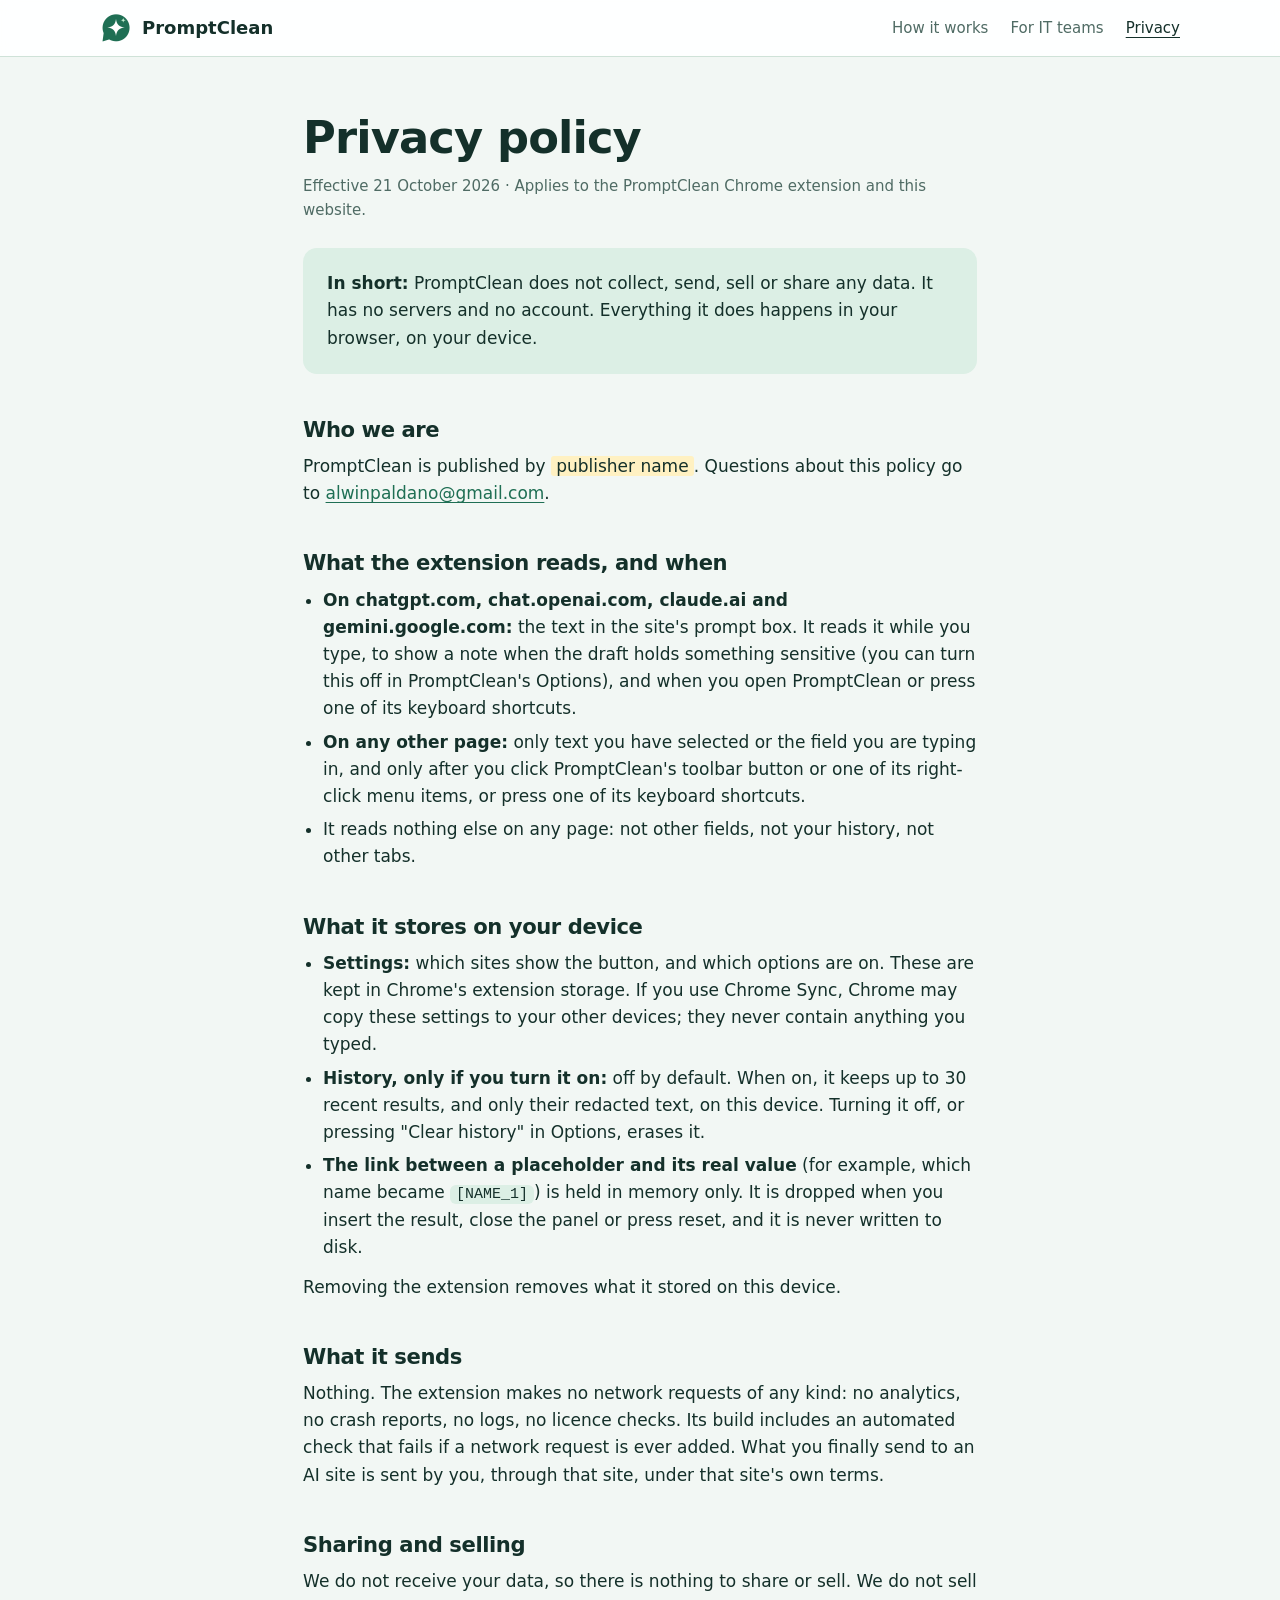
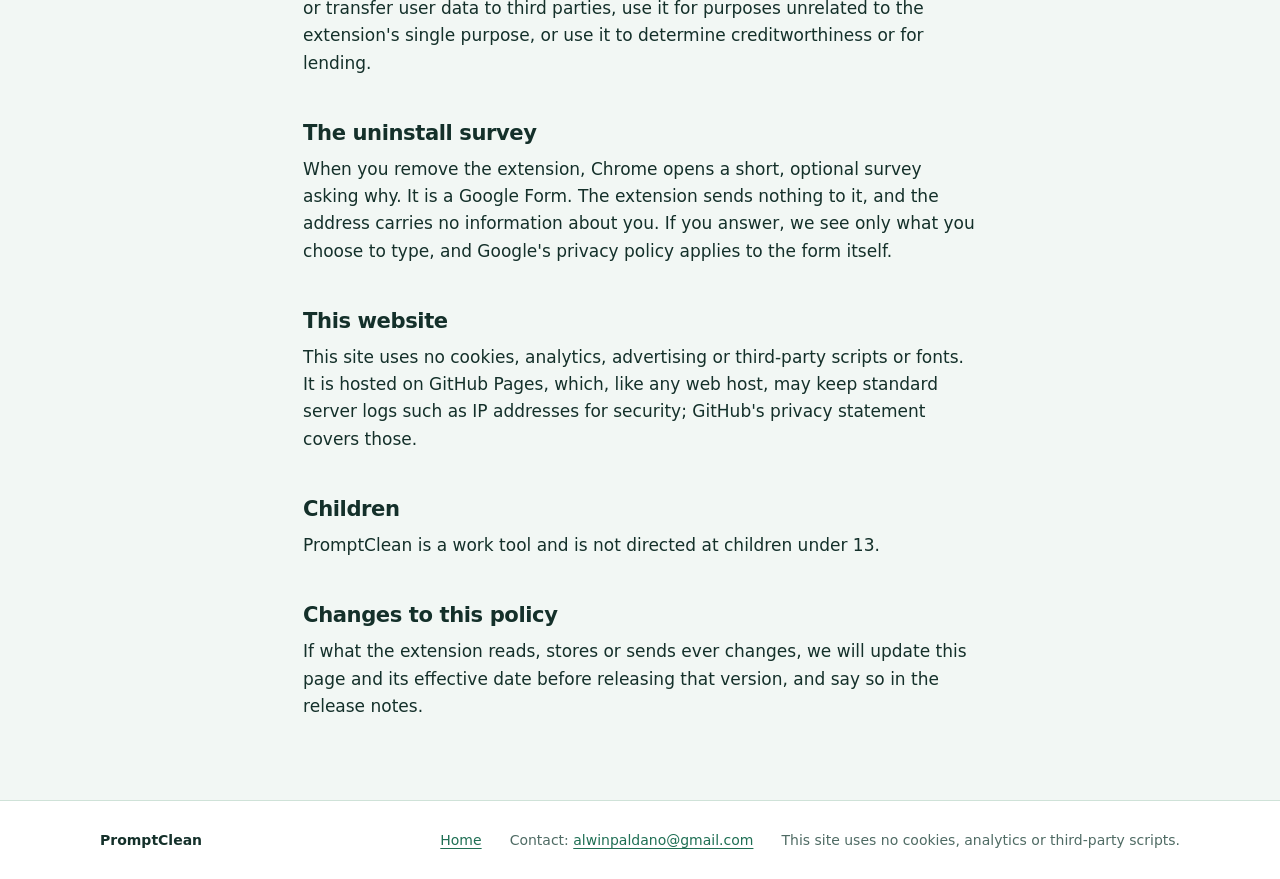
==== commit f1fec037: "Remove the source link, account and analytics lines" ====
--- a/privacy.html
+++ b/privacy.html
@@ -48,7 +48,7 @@
       <p style="margin-top:12px">Removing the extension removes what it stored on this device.</p>
 
       <h2>What it sends</h2>
-      <p style="margin-top:12px">Nothing. The extension makes no network requests of any kind: no analytics, no crash reports, no logs, no licence checks. Its source code includes an automated check that fails if a network request is ever added. What you finally send to an AI site is sent by you, through that site, under that site's own terms.</p>
+      <p style="margin-top:12px">Nothing. The extension makes no network requests of any kind: no analytics, no crash reports, no logs, no licence checks. Its build includes an automated check that fails if a network request is ever added. What you finally send to an AI site is sent by you, through that site, under that site's own terms.</p>
 
       <h2>Sharing and selling</h2>
       <p style="margin-top:12px">We do not receive your data, so there is nothing to share or sell. We do not sell or transfer user data to third parties, use it for purposes unrelated to the extension's single purpose, or use it to determine creditworthiness or for lending.</p>
--- a/assets/style.css
+++ b/assets/style.css
@@ -14,15 +14,6 @@
   --radius: 16px;
   --ease-out: cubic-bezier(0.23, 1, 0.32, 1);
   color-scheme: light;
-}
-@media (prefers-color-scheme: dark) {
-  :root {
-    --bg: #0f1d18; --surface: #152822; --ink: #e4f1ea; --muted: #a9c3b8; --line: #27443b;
-    --accent: #8fd9b3; --accent-ink: #0b1a14; --mint: #1c3a30; --mint-deep: #24493c; --risk: #f0a880; --risk-bg: #3a2118;
-    --band: #0a1511; --band-ink: #e4f1ea; --band-muted: #9bb8ac; --band-line: #22392f; --band-accent: #8fd9b3;
-    --code-bg: #10201a; --todo: #4a3d12;
-    color-scheme: dark;
-  }
 }
 
 * { box-sizing: border-box; }
@@ -108,29 +99,37 @@
 }
 .flow-step { display: flex; flex-direction: column; gap: 22px; position: relative; }
 .flow-ui { background: linear-gradient(160deg, var(--mint) 0%, var(--bg) 100%); border: 1px solid var(--line); border-radius: 22px; padding: 22px; min-height: 280px; display: flex; flex-direction: column; justify-content: center; gap: 14px; }
-.mock { background: var(--surface); border: 1px solid var(--line); border-radius: 14px; box-shadow: 0 18px 36px -24px rgba(20, 48, 42, 0.5); }
+.mock { background: var(--surface); border: 1px solid var(--line); border-radius: 16px; box-shadow: 0 18px 36px -24px rgba(20, 48, 42, 0.5); }
 .composer { padding: 14px 16px; }
 .draft { font: 12.5px/1.75 var(--mono); color: var(--ink); margin: 0; overflow-wrap: anywhere; }
 .draft .u { text-decoration: underline 2px var(--risk); text-underline-offset: 3px; }
 .draft .ph { background: var(--accent); color: var(--accent-ink); border-radius: 5px; padding: 0.04em 0.4em; font-weight: 650; }
 .mock-floats { display: flex; flex-direction: column; align-items: flex-end; gap: 8px; }
-.hint-chip { display: inline-flex; align-items: center; gap: 8px; background: var(--risk-bg); color: var(--ink); border: 1px solid color-mix(in srgb, var(--risk) 35%, transparent); border-radius: 10px; padding: 7px 11px; font-size: 12.5px; }
+.hint-chip { display: inline-flex; align-items: center; gap: 8px; background: var(--risk-bg); color: var(--ink); border: 1px solid color-mix(in srgb, var(--risk) 35%, transparent); border-radius: 12px; padding: 8px 12px; font-size: 12.5px; }
 .hint-chip i { font-style: normal; flex: none; width: 16px; height: 16px; border-radius: 50%; background: var(--risk); color: #fff; font: 700 11px/16px var(--sans); text-align: center; }
-.fab-pill { background: #14302a; color: #fff; border: 1px solid rgba(255, 255, 255, 0.14); border-radius: 999px; padding: 9px 16px; font-weight: 650; font-size: 13px; box-shadow: 0 8px 18px -8px rgba(8, 24, 20, 0.55); }
+.fab-pill { display: inline-flex; align-items: center; gap: 8px; background: #14302a; color: #fff; border: 1px solid rgba(255, 255, 255, 0.12); border-radius: 999px; padding: 5px 15px 5px 5px; font-weight: 650; font-size: 13px; box-shadow: 0 1px 2px rgba(8, 24, 20, 0.3), 0 8px 24px -8px rgba(8, 24, 20, 0.5); }
+.fab-pill .mark { display: grid; place-items: center; width: 24px; height: 24px; border-radius: 50%; background: #bfeccf; color: #14302a; }
 .panel { padding: 14px; display: flex; flex-direction: column; gap: 10px; }
 .p-head { display: flex; align-items: center; gap: 8px; font-size: 13.5px; }
 .p-head img { border-radius: 5px; }
-.p-tabs { display: grid; grid-template-columns: 1fr 1fr; gap: 6px; font-size: 12.5px; font-weight: 650; text-align: center; }
-.p-tabs span { padding: 6px; border-radius: 8px; background: var(--mint); color: var(--muted); }
-.p-tabs .on { background: var(--accent); color: var(--accent-ink); }
-.p-count { font-size: 12px; font-weight: 650; margin: 0; }
-.p-rows { list-style: none; margin: 0; padding: 0; border-top: 1px solid var(--line); }
-.p-rows li { display: flex; align-items: center; gap: 10px; padding: 8px 0; border-bottom: 1px solid var(--line); font-size: 13px; }
-.p-rows b { flex: 1; font-weight: 600; }
-.p-rows em { font-style: normal; color: var(--muted); }
+.p-head strong { font-weight: 650; letter-spacing: -0.01em; }
+.p-pill { display: inline-flex; align-items: center; gap: 4px; font-size: 10.5px; font-weight: 600; color: var(--accent); background: var(--mint); border-radius: 999px; padding: 2px 8px 2px 6px; }
+.p-x { margin-left: auto; color: var(--muted); display: grid; place-items: center; width: 22px; height: 22px; }
+.p-pill svg, .p-x svg, .p-tabs svg, .p-rows svg, .fab-pill svg { flex: none; display: block; }
+.p-tabs { display: flex; gap: 2px; padding: 3px; background: var(--mint); border-radius: 11px; font-size: 12.5px; font-weight: 600; }
+.p-tabs span { flex: 1; display: flex; align-items: center; justify-content: center; gap: 6px; padding: 6px; border-radius: 8px; color: var(--muted); }
+.p-tabs .on { background: var(--surface); color: var(--accent); box-shadow: 0 1px 2px rgba(18, 48, 42, 0.14), 0 0 0 1px var(--line); }
+.p-intro { margin: 0; font-size: 11.5px; line-height: 1.45; color: var(--muted); }
+.p-card { border: 1px solid var(--line); border-radius: 10px; padding: 8px 10px; background: var(--surface); }
+.p-count { font-size: 12px; font-weight: 650; margin: 0 0 4px; padding-bottom: 7px; border-bottom: 1px solid var(--line); }
+.p-rows { list-style: none; margin: 0; padding: 0; }
+.p-rows li { display: flex; align-items: center; gap: 9px; padding: 6px 0; border-top: 1px solid var(--line); font-size: 13px; }
+.p-rows li:first-child { border-top: 0; }
+.p-rows b { flex: 1; font-weight: 500; }
+.p-rows em { color: var(--muted); display: grid; }
 .cb { flex: none; width: 15px; height: 15px; border-radius: 4px; background: var(--accent); position: relative; }
 .cb::after { content: ""; position: absolute; left: 4.5px; top: 1.5px; width: 4px; height: 8px; border: solid var(--accent-ink); border-width: 0 2px 2px 0; transform: rotate(40deg); }
-.p-btn { background: var(--accent); color: var(--accent-ink); text-align: center; border-radius: 8px; padding: 8px; font-weight: 650; font-size: 13px; }
+.p-btn { background: var(--accent); color: var(--accent-ink); text-align: center; border-radius: 10px; padding: 9px; font-weight: 650; font-size: 13.5px; }
 .c-foot { display: flex; align-items: center; justify-content: flex-end; gap: 12px; margin-top: 12px; font-size: 12px; color: var(--muted); }
 .send { width: 28px; height: 28px; border-radius: 50%; background: var(--accent); color: var(--accent-ink); display: grid; place-items: center; font-weight: 700; box-shadow: 0 0 0 4px var(--mint-deep); }
 .ok-line { margin: 0; color: var(--accent); font-size: 12.5px; font-weight: 650; }
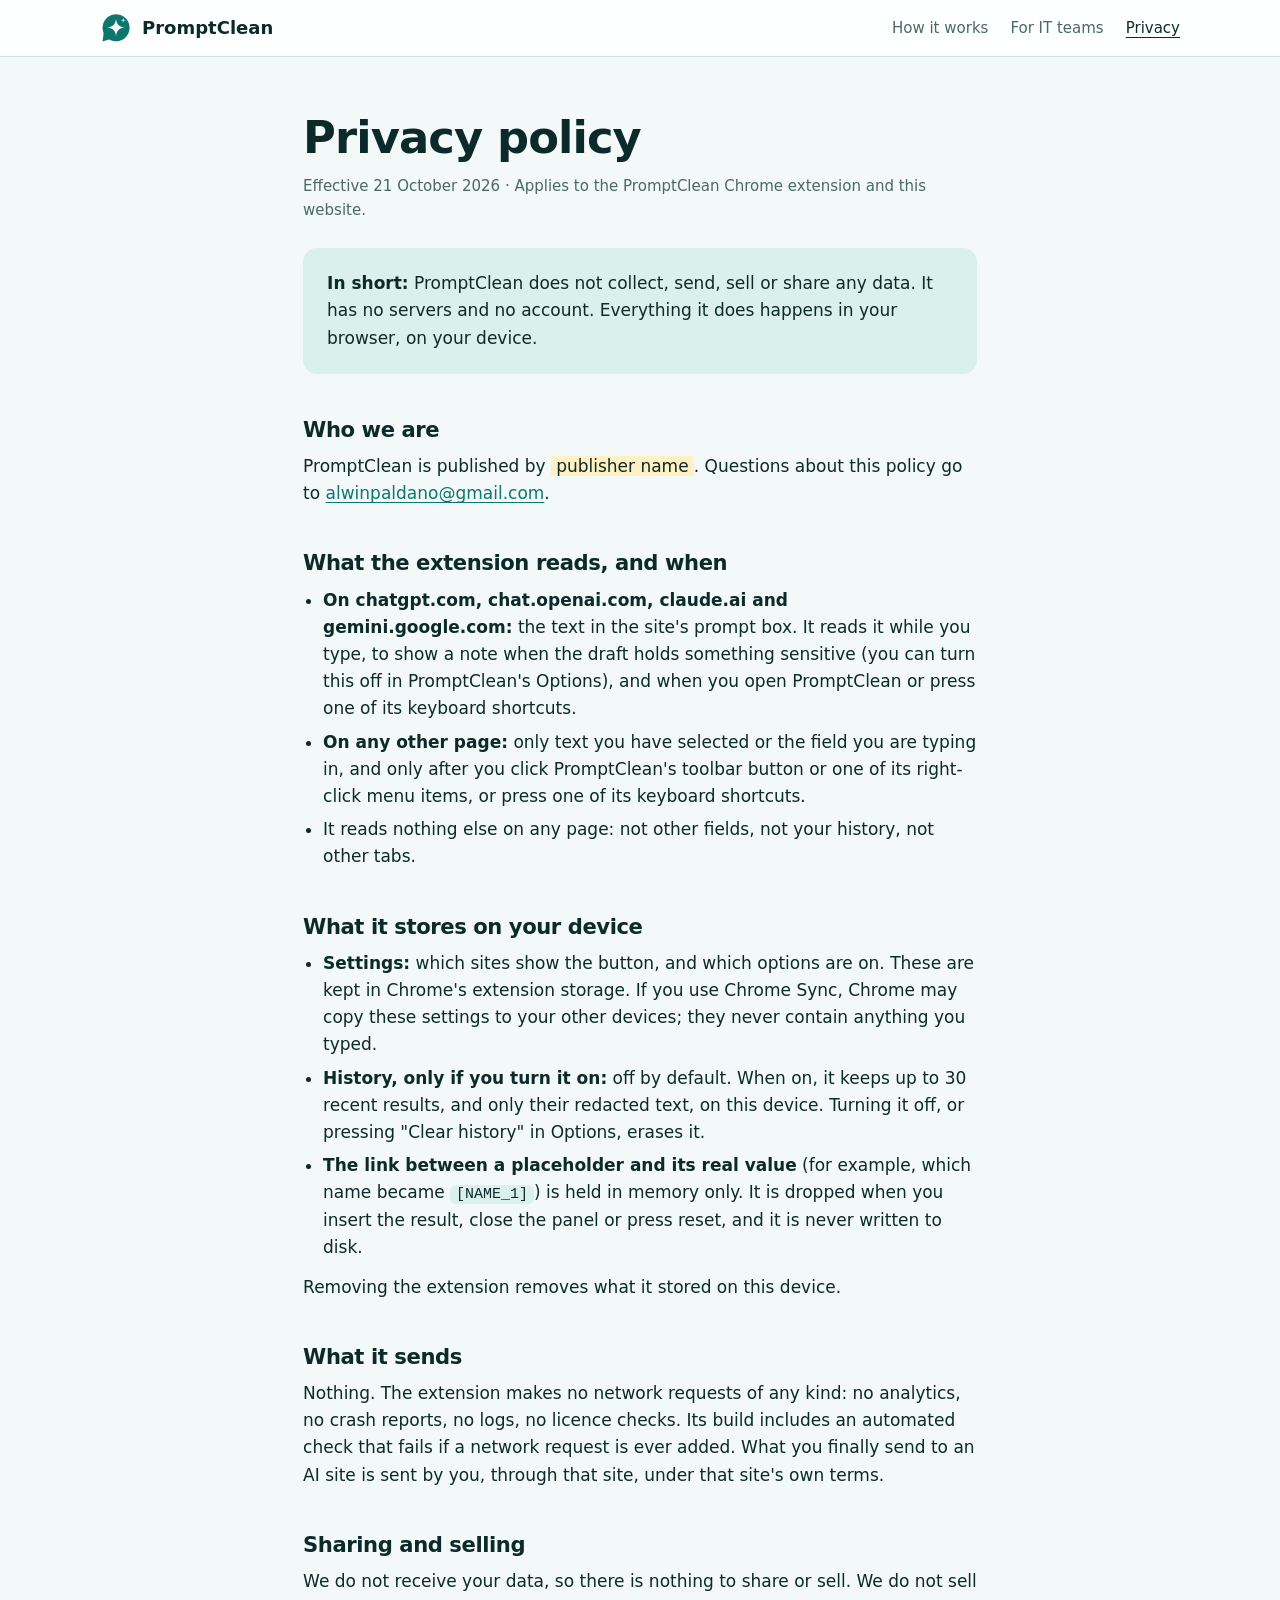
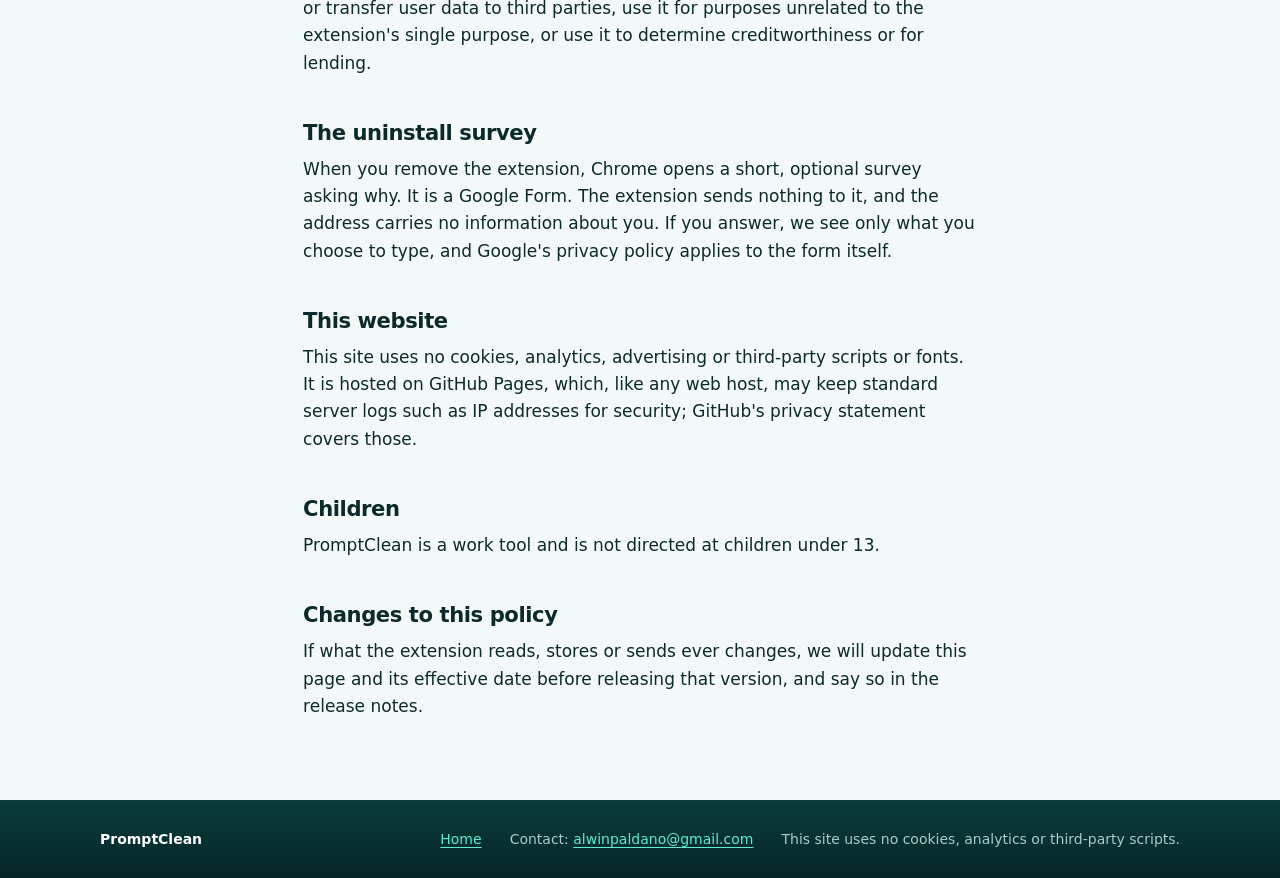
==== commit 2f5d560f: "Add teal gradients to the hero, dark band and the end of the page" ====
--- a/privacy.html
+++ b/privacy.html
@@ -6,7 +6,7 @@
   <title>Privacy policy — PromptClean AI security</title>
   <meta name="description" content="PromptClean collects nothing, sends nothing and has no servers. This page explains exactly what the extension reads and stores on your device.">
   <link rel="icon" type="image/png" href="assets/favicon.png">
-  <link rel="stylesheet" href="assets/style.css?v=4">
+  <link rel="stylesheet" href="assets/style.css?v=10">
 </head>
 <body>
   <header class="site-header">
--- a/assets/style.css
+++ b/assets/style.css
@@ -1,14 +1,15 @@
-/* PromptClean site: the "Clean room" palette from the extension (white and mint, deep green, dark-green
-   ink). System fonts only and no scripts, so the site makes no requests to anyone else.
+/* PromptClean site: the "Teal" palette (soft teal-white, deep teal for actions and good outcomes, near-black
+   teal ink and band). System fonts only and no scripts, so the site makes no requests to anyone else.
 
    Motion is CSS only and never hides content: the page is complete at rest. Scroll-linked motion only
    slides elements a little, and only where the browser supports it and the reader has not asked for
    less motion. */
 :root {
-  --bg: #f2f7f4; --surface: #ffffff; --ink: #14302a; --muted: #4f6b64; --line: #cfe2d8;
-  --accent: #1f6f54; --accent-ink: #ffffff; --mint: #dcefe5; --mint-deep: #bfe3cf; --risk: #a4482a; --risk-bg: #fbeee7;
-  --band: #14302a; --band-ink: #e4f1ea; --band-muted: #a9c7bb; --band-line: #2b4b42; --band-accent: #8fd9b3;
-  --code-bg: #f7faf8; --todo: #fff1c2;
+  --bg: #f2f9f8; --surface: #ffffff; --ink: #0c2a29; --muted: #4a6866; --line: #cde5e2;
+  --accent: #0f766e; --accent-ink: #ffffff; --mint: #d9f0ec; --mint-deep: #b4e0d9; --risk: #a4482a; --risk-bg: #fbeee7;
+  --ok: #0f766e; --ok-bg: #dcf4f0;
+  --band: #0b3b3a; --band-ink: #e4f5f2; --band-muted: #a6cdc8; --band-line: #1f5553; --band-accent: #5eead4;
+  --code-bg: #f5faf9; --todo: #fff1c2;
   --sans: system-ui, -apple-system, "Segoe UI", Roboto, "Helvetica Neue", Arial, sans-serif;
   --mono: ui-monospace, "SF Mono", Menlo, Consolas, "Liberation Mono", monospace;
   --radius: 16px;
@@ -71,22 +72,22 @@
 .hero h1 mark { background: linear-gradient(transparent 60%, var(--mint-deep) 60% 92%, transparent 92%); color: inherit; padding: 0 0.06em; border-radius: 2px; }
 .hero-shortcut { font-size: 15px; color: var(--muted); display: flex; align-items: center; gap: 10px; flex-wrap: wrap; }
 .facts-strip { display: flex; flex-wrap: wrap; gap: 8px 18px; font-size: 14px; color: var(--muted); padding-top: 18px; border-top: 1px solid var(--line); }
-.facts-strip span::before { content: "✓"; color: var(--accent); font-weight: 700; margin-right: 6px; }
+.facts-strip span::before { content: "✓"; color: var(--ok); font-weight: 700; margin-right: 6px; }
 @media (max-width: 920px) { .hero .wrap { grid-template-columns: minmax(0, 1fr); gap: 48px; } }
 
 /* the before/after, drawn in HTML so it stays readable at any width */
 .demo { display: flex; flex-direction: column; gap: 12px; }
-.pane { background: var(--surface); border: 1px solid var(--line); border-radius: var(--radius); overflow: hidden; box-shadow: 0 24px 60px -30px rgba(20, 48, 42, 0.5); }
+.pane { background: var(--surface); border: 1px solid var(--line); border-radius: var(--radius); overflow: hidden; box-shadow: 0 24px 60px -30px rgba(12, 42, 41, 0.5); }
 .pane-head { display: flex; align-items: center; justify-content: space-between; gap: 12px; padding: 11px 16px; border-bottom: 1px solid var(--line); font-size: 12px; font-weight: 750; letter-spacing: 0.08em; text-transform: uppercase; }
 .pane-head .file { font: 500 12.5px var(--mono); letter-spacing: 0; text-transform: none; color: var(--muted); }
 .pane.before .pane-head { color: var(--risk); }
-.pane.after .pane-head { color: var(--accent); }
+.pane.after .pane-head { color: var(--ok); }
 .pane pre { margin: 0; padding: 16px; font: 13.5px/1.75 var(--mono); background: var(--code-bg); overflow-x: auto; color: var(--ink); }
 .pane .dim { color: var(--muted); }
 .pane .exposed { color: var(--ink); text-decoration: underline 2px var(--risk); text-underline-offset: 3px; }
 .pane .ph { background: var(--accent); color: var(--accent-ink); border-radius: 6px; padding: 0.05em 0.45em; font-weight: 650; display: inline-block; transform-origin: left center; }
 .pane .collapsed { color: var(--accent); font-weight: 650; }
-.pane-foot { padding: 12px 16px; font-size: 14px; font-weight: 700; color: var(--accent); border-top: 1px solid var(--line); background: var(--mint); }
+.pane-foot { padding: 12px 16px; font-size: 14px; font-weight: 700; color: var(--ok); border-top: 1px solid var(--line); background: var(--ok-bg); }
 .demo-arrow { align-self: center; display: flex; align-items: center; gap: 8px; font-size: 13px; font-weight: 750; color: var(--accent); letter-spacing: 0.02em; }
 .demo-arrow::before { content: "↓"; font-size: 18px; }
 
@@ -99,7 +100,7 @@
 }
 .flow-step { display: flex; flex-direction: column; gap: 22px; position: relative; }
 .flow-ui { background: linear-gradient(160deg, var(--mint) 0%, var(--bg) 100%); border: 1px solid var(--line); border-radius: 22px; padding: 22px; min-height: 280px; display: flex; flex-direction: column; justify-content: center; gap: 14px; }
-.mock { background: var(--surface); border: 1px solid var(--line); border-radius: 16px; box-shadow: 0 18px 36px -24px rgba(20, 48, 42, 0.5); }
+.mock { background: var(--surface); border: 1px solid var(--line); border-radius: 16px; box-shadow: 0 18px 36px -24px rgba(12, 42, 41, 0.5); }
 .composer { padding: 14px 16px; }
 .draft { font: 12.5px/1.75 var(--mono); color: var(--ink); margin: 0; overflow-wrap: anywhere; }
 .draft .u { text-decoration: underline 2px var(--risk); text-underline-offset: 3px; }
@@ -107,8 +108,8 @@
 .mock-floats { display: flex; flex-direction: column; align-items: flex-end; gap: 8px; }
 .hint-chip { display: inline-flex; align-items: center; gap: 8px; background: var(--risk-bg); color: var(--ink); border: 1px solid color-mix(in srgb, var(--risk) 35%, transparent); border-radius: 12px; padding: 8px 12px; font-size: 12.5px; }
 .hint-chip i { font-style: normal; flex: none; width: 16px; height: 16px; border-radius: 50%; background: var(--risk); color: #fff; font: 700 11px/16px var(--sans); text-align: center; }
-.fab-pill { display: inline-flex; align-items: center; gap: 8px; background: #14302a; color: #fff; border: 1px solid rgba(255, 255, 255, 0.12); border-radius: 999px; padding: 5px 15px 5px 5px; font-weight: 650; font-size: 13px; box-shadow: 0 1px 2px rgba(8, 24, 20, 0.3), 0 8px 24px -8px rgba(8, 24, 20, 0.5); }
-.fab-pill .mark { display: grid; place-items: center; width: 24px; height: 24px; border-radius: 50%; background: #bfeccf; color: #14302a; }
+.fab-pill { display: inline-flex; align-items: center; gap: 8px; background: #0b3b3a; color: #fff; border: 1px solid rgba(255, 255, 255, 0.12); border-radius: 999px; padding: 5px 15px 5px 5px; font-weight: 650; font-size: 13px; box-shadow: 0 1px 2px rgba(6, 30, 29, 0.3), 0 8px 24px -8px rgba(6, 30, 29, 0.5); }
+.fab-pill .mark { display: grid; place-items: center; width: 24px; height: 24px; border-radius: 50%; background: #99f6e4; color: #0b3b3a; }
 .panel { padding: 14px; display: flex; flex-direction: column; gap: 10px; }
 .p-head { display: flex; align-items: center; gap: 8px; font-size: 13.5px; }
 .p-head img { border-radius: 5px; }
@@ -118,7 +119,7 @@
 .p-pill svg, .p-x svg, .p-tabs svg, .p-rows svg, .fab-pill svg { flex: none; display: block; }
 .p-tabs { display: flex; gap: 2px; padding: 3px; background: var(--mint); border-radius: 11px; font-size: 12.5px; font-weight: 600; }
 .p-tabs span { flex: 1; display: flex; align-items: center; justify-content: center; gap: 6px; padding: 6px; border-radius: 8px; color: var(--muted); }
-.p-tabs .on { background: var(--surface); color: var(--accent); box-shadow: 0 1px 2px rgba(18, 48, 42, 0.14), 0 0 0 1px var(--line); }
+.p-tabs .on { background: var(--surface); color: var(--accent); box-shadow: 0 1px 2px rgba(12, 42, 41, 0.14), 0 0 0 1px var(--line); }
 .p-intro { margin: 0; font-size: 11.5px; line-height: 1.45; color: var(--muted); }
 .p-card { border: 1px solid var(--line); border-radius: 10px; padding: 8px 10px; background: var(--surface); }
 .p-count { font-size: 12px; font-weight: 650; margin: 0 0 4px; padding-bottom: 7px; border-bottom: 1px solid var(--line); }
@@ -132,7 +133,7 @@
 .p-btn { background: var(--accent); color: var(--accent-ink); text-align: center; border-radius: 10px; padding: 9px; font-weight: 650; font-size: 13.5px; }
 .c-foot { display: flex; align-items: center; justify-content: flex-end; gap: 12px; margin-top: 12px; font-size: 12px; color: var(--muted); }
 .send { width: 28px; height: 28px; border-radius: 50%; background: var(--accent); color: var(--accent-ink); display: grid; place-items: center; font-weight: 700; box-shadow: 0 0 0 4px var(--mint-deep); }
-.ok-line { margin: 0; color: var(--accent); font-size: 12.5px; font-weight: 650; }
+.ok-line { margin: 0; color: var(--ok); font-size: 12.5px; font-weight: 650; }
 .flow-text { display: grid; grid-template-columns: 40px minmax(0, 1fr); gap: 2px 14px; align-items: start; align-content: start; }
 .flow-n { grid-row: 1 / span 2; width: 40px; height: 40px; border-radius: 50%; background: var(--accent); color: var(--accent-ink); font: 700 15px var(--mono); display: grid; place-items: center; box-shadow: 0 8px 18px -10px var(--accent); }
 .flow-text h3 { font-size: 1.18rem; align-self: center; }
@@ -143,7 +144,7 @@
 }
 @media (hover: hover) and (pointer: fine) and (prefers-reduced-motion: no-preference) {
   .flow-ui { transition: transform 200ms var(--ease-out), box-shadow 200ms var(--ease-out); }
-  .flow-step:hover .flow-ui { transform: translateY(-3px); box-shadow: 0 22px 40px -28px rgba(20, 48, 42, 0.55); }
+  .flow-step:hover .flow-ui { transform: translateY(-3px); box-shadow: 0 22px 40px -28px rgba(12, 42, 41, 0.55); }
 }
 
 /* ---------- the moment it matters: switch the log between three states ----------
@@ -173,12 +174,13 @@
 .moment-steps h3 { font-size: 1.08rem; }
 .moment-steps p { color: var(--band-muted); font-size: 15.5px; margin-top: 4px; }
 .moment .pane-head { color: var(--accent); }
-.moment .pane-foot { font-variant-numeric: tabular-nums; }
+/* this foot starts in the exposed state ("Secrets hidden: 0"), so it stays violet rather than the teal "all clear" */
+.moment .pane-foot { font-variant-numeric: tabular-nums; color: var(--accent); background: var(--mint); }
 
 .seg { position: relative; display: inline-flex; flex-wrap: wrap; gap: 4px; padding: 4px; border: 1px solid var(--band-line); border-radius: 999px; background: rgba(255, 255, 255, 0.04); margin-bottom: 18px; }
 .seg input { position: absolute; left: 0; top: 0; opacity: 0; width: 1px; height: 1px; margin: 0; }
 .seg label { padding: 9px 16px; border-radius: 999px; font-weight: 650; font-size: 14px; color: var(--band-muted); cursor: pointer; }
-.seg input:checked + label { background: var(--band-accent); color: #0b1a14; }
+.seg input:checked + label { background: var(--band-accent); color: #0b3b3a; }
 .seg input:focus-visible + label { outline: 3px solid var(--band-accent); outline-offset: 2px; }
 
 .lp-body { padding: 16px; font: 13.5px/1.75 var(--mono); background: var(--code-bg); color: var(--ink); contain: layout paint; }
@@ -222,7 +224,7 @@
 
 /* ---------- shortcuts ---------- */
 .keys { display: grid; grid-template-columns: repeat(auto-fit, minmax(300px, 1fr)); gap: 22px; margin-top: 44px; }
-.key-card { border: 1px solid var(--line); border-radius: 20px; padding: 28px; display: flex; flex-direction: column; gap: 16px; background: var(--surface); box-shadow: 0 1px 0 var(--line), 0 18px 40px -28px rgba(20, 48, 42, 0.35); }
+.key-card { border: 1px solid var(--line); border-radius: 20px; padding: 28px; display: flex; flex-direction: column; gap: 16px; background: var(--surface); box-shadow: 0 1px 0 var(--line), 0 18px 40px -28px rgba(12, 42, 41, 0.35); }
 .key-card .combo { font-size: 22px; }
 .key-card kbd { background: var(--mint); color: var(--ink); border-color: var(--mint-deep); }
 .key-card h3 { font-size: 1.4rem; }
@@ -262,7 +264,7 @@
 .trio > div:first-child { border-left: none; }
 .trio-label { font-size: 12.5px; font-weight: 700; letter-spacing: 0.1em; text-transform: uppercase; color: var(--muted); }
 .trio-big { font-size: 1.75rem; font-weight: 750; letter-spacing: -0.02em; line-height: 1.15; }
-.trio .nothing .trio-big { color: var(--accent); font-size: 2.5rem; }
+.trio .nothing .trio-big { color: var(--ok); font-size: 2.5rem; }
 .trio p:last-child { color: var(--muted); font-size: 15.5px; }
 @media (max-width: 780px) { .trio > div { border-left: none; border-top: 1px solid var(--line); } .trio > div:first-child { border-top: none; } }
 .it-more { margin-top: 22px; display: flex; flex-direction: column; gap: 16px; }
@@ -351,3 +353,41 @@
   .site-header { position: static; }
   html { scroll-padding-top: 12px; }
 }
+
+/* ---------- gradients: soft teal swooshes in the hero, a deep teal gradient with faint curved light in the dark
+   band, and gradient buttons, step numbers and highlights. CSS and inline SVG only (no image requests). ---------- */
+:root { --grad-accent: linear-gradient(135deg, #0d7d73 0%, var(--accent) 52%, #0b5f58 100%); --grad-soft: linear-gradient(90deg, var(--ok-bg), #c3efe8); }
+.hero { position: relative; overflow: hidden; background:
+  radial-gradient(760px 420px at 88% -6%, rgba(94, 234, 212, 0.38), transparent 62%),
+  radial-gradient(560px 340px at -4% 108%, rgba(153, 246, 228, 0.5), transparent 62%),
+  linear-gradient(180deg, #fcfefd 0%, var(--bg) 100%); }
+.hero::before { content: ""; position: absolute; inset: 0; background: url("data:image/svg+xml,%3Csvg xmlns='http://www.w3.org/2000/svg' viewBox='0 0 1440 760' preserveAspectRatio='xMaxYMid slice'%3E %3Cdefs%3E %3ClinearGradient id='a' x1='0' y1='0' x2='1' y2='1'%3E%3Cstop offset='0' stop-color='%232dd4bf' stop-opacity='.34'/%3E%3Cstop offset='1' stop-color='%230f766e' stop-opacity='.05'/%3E%3C/linearGradient%3E %3ClinearGradient id='b' x1='1' y1='0' x2='0' y2='1'%3E%3Cstop offset='0' stop-color='%2399f6e4' stop-opacity='.55'/%3E%3Cstop offset='1' stop-color='%235eead4' stop-opacity='.06'/%3E%3C/linearGradient%3E %3C/defs%3E %3Cpath d='M1440 0 C1250 40 1090 150 1040 330 C990 520 1160 700 1440 690 Z' fill='url(%23a)'/%3E %3Cpath d='M1440 120 C1300 150 1180 250 1170 380 C1160 520 1280 620 1440 610 Z' fill='url(%23b)'/%3E %3Cpath d='M-20 640 C180 560 330 640 470 740 L-20 760 Z' fill='url(%23b)' opacity='.7'/%3E %3C/svg%3E") right center / cover no-repeat; pointer-events: none; }
+.hero .wrap { position: relative; }
+.hero h1 mark { background: linear-gradient(90deg, #a7f0e3, #6fe6d3) 0 90% / 100% 34% no-repeat; }
+.btn.primary { background: var(--grad-accent); border-color: transparent; box-shadow: 0 12px 26px -12px rgba(15, 118, 110, 0.75), inset 0 1px 0 rgba(255, 255, 255, 0.22); }
+.flow-n { background: var(--grad-accent); }
+.p-btn { background: var(--grad-accent); }
+.pane-foot { background: var(--grad-soft); }
+.flow-ui { background: radial-gradient(260px 200px at 100% 0%, rgba(94, 234, 212, 0.32), transparent 70%), linear-gradient(160deg, var(--mint) 0%, var(--bg) 100%); }
+.moment { position: relative; overflow: hidden; background:
+  radial-gradient(820px 460px at 6% 0%, rgba(45, 212, 191, 0.22), transparent 62%),
+  radial-gradient(760px 520px at 100% 100%, rgba(20, 184, 166, 0.2), transparent 62%),
+  linear-gradient(165deg, #0d4a47 0%, var(--band) 48%, #072a2a 100%); }
+.moment::before { content: ""; position: absolute; inset: 0; -webkit-mask-image: linear-gradient(90deg, transparent 0, transparent 34%, #000 62%); mask-image: linear-gradient(90deg, transparent 0, transparent 34%, #000 62%); background: url("data:image/svg+xml,%3Csvg xmlns='http://www.w3.org/2000/svg' viewBox='0 0 1440 760' preserveAspectRatio='xMidYMid slice' fill='none'%3E %3Cdefs%3E%3ClinearGradient id='l' x1='0' y1='0' x2='1' y2='0'%3E%3Cstop offset='0' stop-color='%235eead4' stop-opacity='0'/%3E%3Cstop offset='.5' stop-color='%235eead4' stop-opacity='.38'/%3E%3Cstop offset='1' stop-color='%235eead4' stop-opacity='0'/%3E%3C/linearGradient%3E%3C/defs%3E %3Cpath d='M-40 560 C260 430 520 700 820 560 S1260 360 1500 470' stroke='url(%23l)' stroke-width='1.5'/%3E %3Cpath d='M-40 610 C300 470 560 760 880 610 S1280 420 1500 520' stroke='url(%23l)' stroke-width='1.2' opacity='.7'/%3E %3Cpath d='M-40 660 C320 520 600 800 940 660 S1300 480 1500 570' stroke='url(%23l)' stroke-width='1' opacity='.5'/%3E %3Cpath d='M-60 120 C200 40 420 220 700 120 S1180 -20 1500 90' stroke='url(%23l)' stroke-width='1.2' opacity='.5'/%3E %3C/svg%3E") center / cover no-repeat; pointer-events: none; }
+.moment > .wrap { position: relative; }
+.moment .pane-foot { background: var(--grad-soft); }
+.seg input:checked + label { background: linear-gradient(135deg, #99f6e4, #5eead4); }
+
+/* ---------- the end of the page: a brighter teal gradient with the same curved light, flowing into a deep footer ---------- */
+.cta-band { position: relative; overflow: hidden; border-top: none; color: var(--band-ink); background:
+  radial-gradient(700px 380px at 92% 0%, rgba(94, 234, 212, 0.34), transparent 62%),
+  radial-gradient(620px 360px at 0% 100%, rgba(45, 212, 191, 0.22), transparent 62%),
+  linear-gradient(135deg, #0f8277 0%, #0d6560 46%, #0a4443 100%); }
+.cta-band::before { content: ""; position: absolute; inset: 0; -webkit-mask-image: linear-gradient(90deg, transparent 0, transparent 30%, #000 60%); mask-image: linear-gradient(90deg, transparent 0, transparent 30%, #000 60%); background: url("data:image/svg+xml,%3Csvg xmlns='http://www.w3.org/2000/svg' viewBox='0 0 1440 760' preserveAspectRatio='xMidYMid slice' fill='none'%3E %3Cdefs%3E%3ClinearGradient id='l' x1='0' y1='0' x2='1' y2='0'%3E%3Cstop offset='0' stop-color='%235eead4' stop-opacity='0'/%3E%3Cstop offset='.5' stop-color='%235eead4' stop-opacity='.38'/%3E%3Cstop offset='1' stop-color='%235eead4' stop-opacity='0'/%3E%3C/linearGradient%3E%3C/defs%3E %3Cpath d='M-40 560 C260 430 520 700 820 560 S1260 360 1500 470' stroke='url(%23l)' stroke-width='1.5'/%3E %3Cpath d='M-40 610 C300 470 560 760 880 610 S1280 420 1500 520' stroke='url(%23l)' stroke-width='1.2' opacity='.7'/%3E %3Cpath d='M-40 660 C320 520 600 800 940 660 S1300 480 1500 570' stroke='url(%23l)' stroke-width='1' opacity='.5'/%3E %3Cpath d='M-60 120 C200 40 420 220 700 120 S1180 -20 1500 90' stroke='url(%23l)' stroke-width='1.2' opacity='.5'/%3E %3C/svg%3E") center / cover no-repeat; pointer-events: none; }
+.cta-band .wrap { position: relative; }
+.cta-band h2 { color: #ffffff; }
+.cta-band .lede { color: var(--band-ink); }
+.cta-band .btn.primary { background: linear-gradient(135deg, #d6fbf3, #5eead4); color: #0b3b3a; border-color: transparent; box-shadow: 0 14px 30px -14px rgba(0, 0, 0, 0.55), inset 0 1px 0 rgba(255, 255, 255, 0.6); }
+.site-footer { border-top: none; background: linear-gradient(180deg, #0a3d3b 0%, #062527 100%); color: var(--band-muted); }
+.site-footer .wrap > :first-child { color: #ffffff; }
+.site-footer a { color: var(--band-accent); }
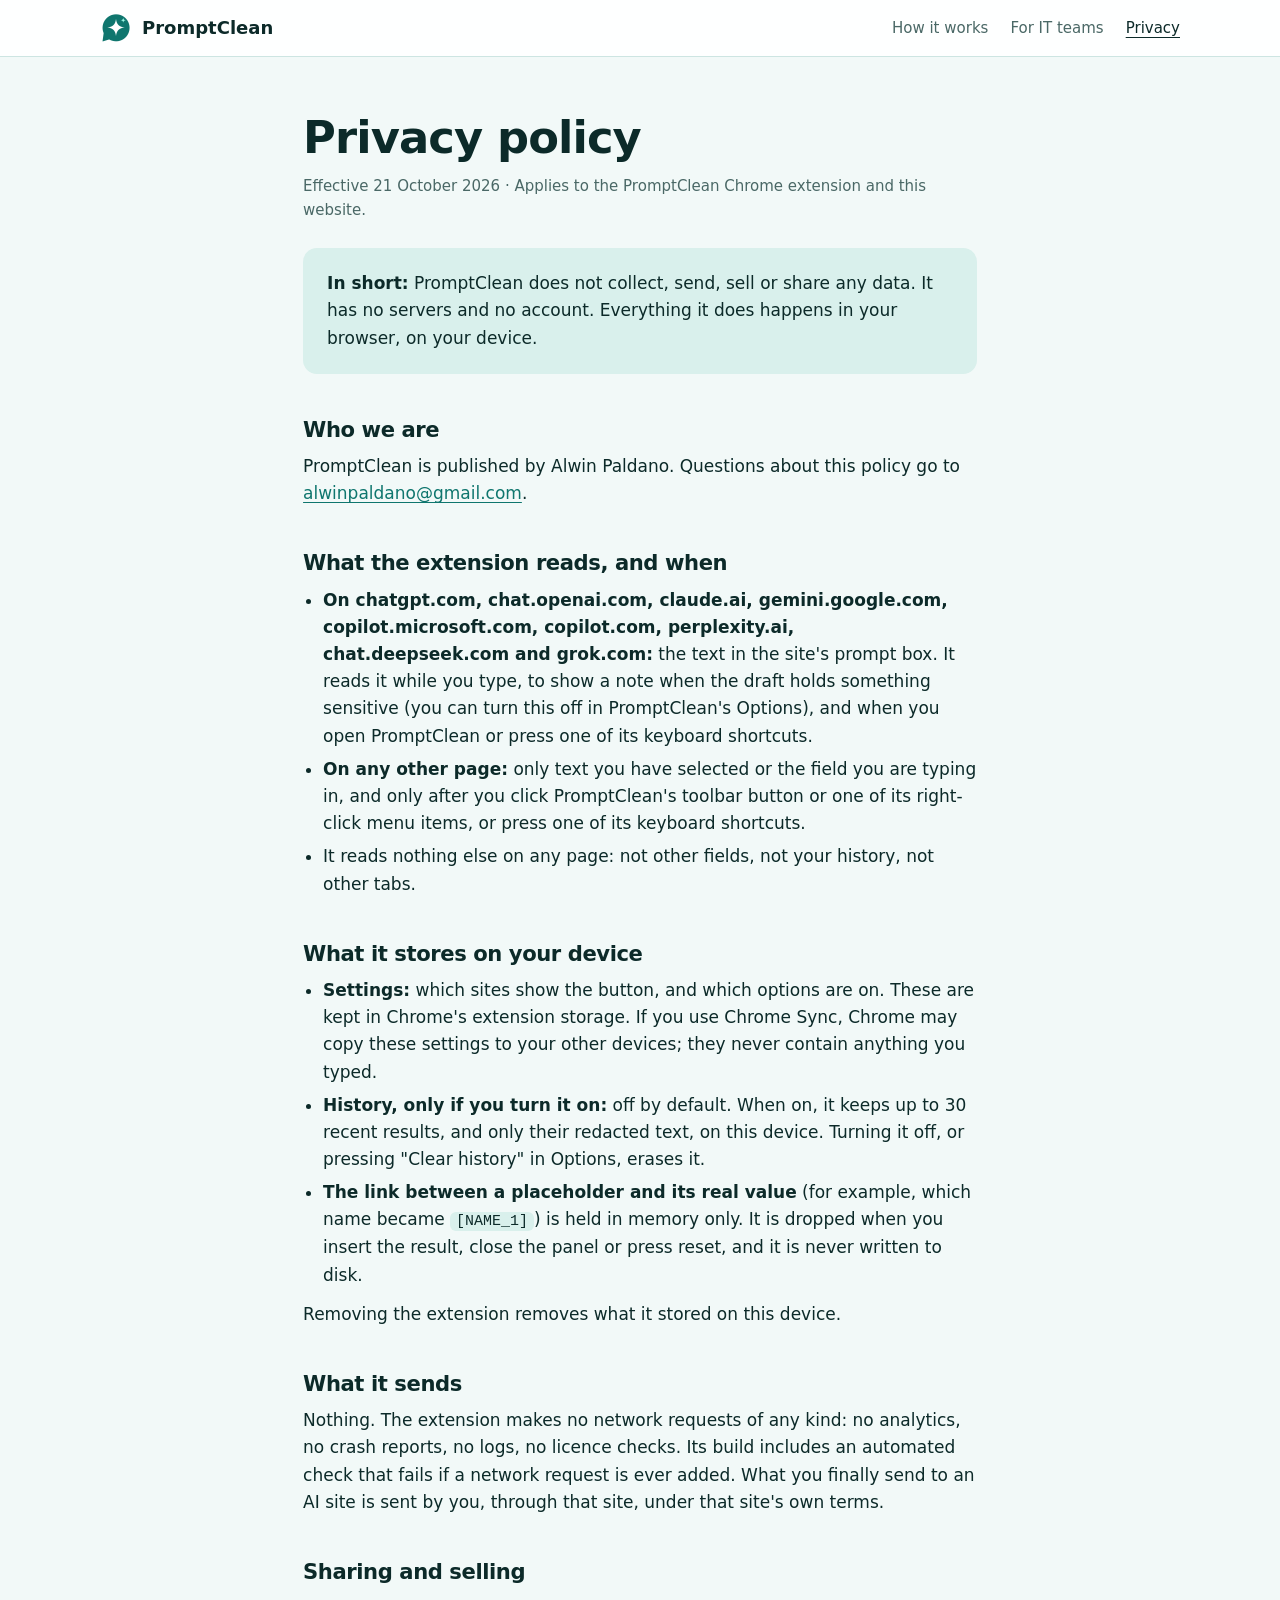
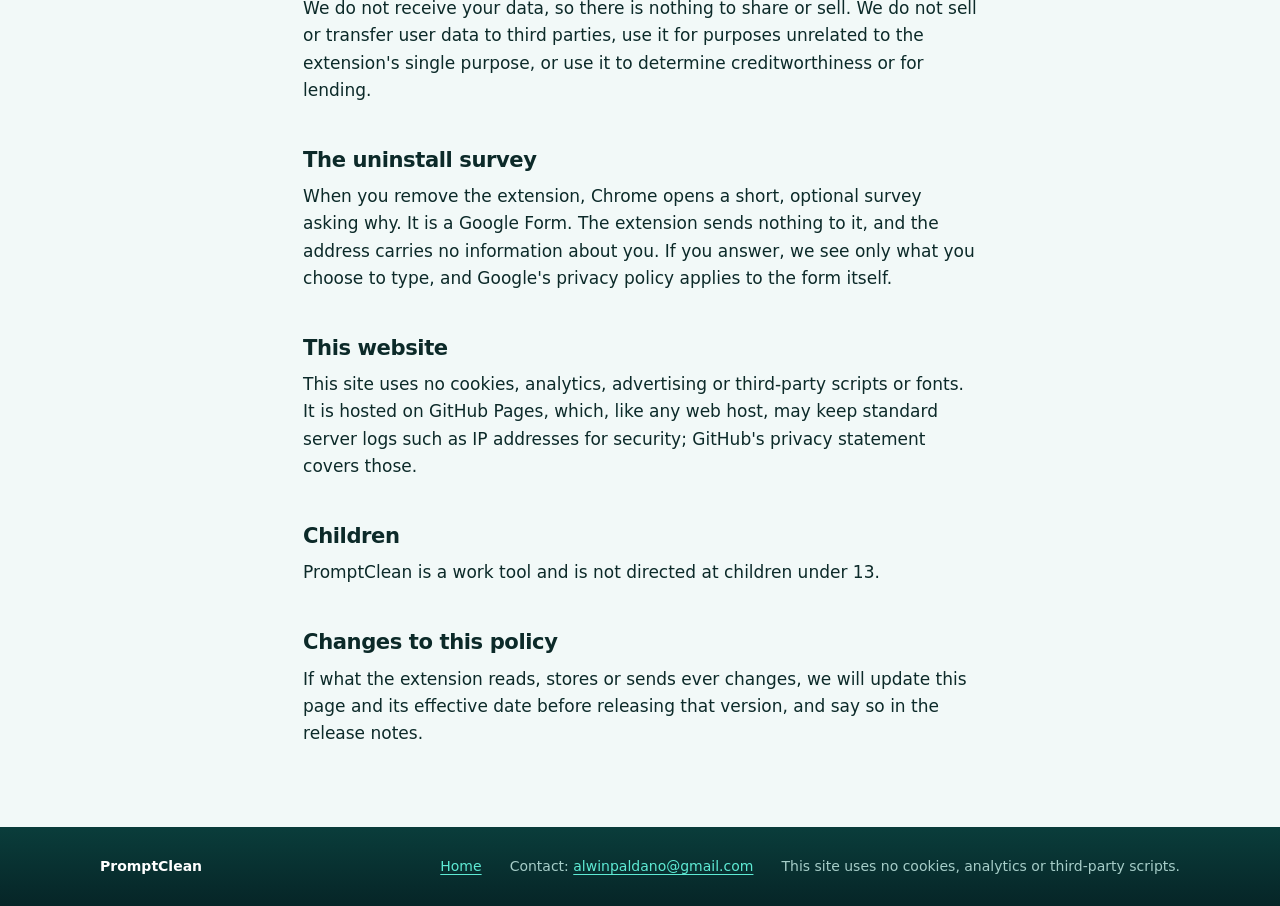
==== commit d037a2a3: "Privacy policy: name the publisher and list all supported sites" ====
--- a/privacy.html
+++ b/privacy.html
@@ -30,11 +30,11 @@
       </div>
 
       <h2>Who we are</h2>
-      <p style="margin-top:12px">PromptClean is published by <span class="todo">publisher name</span>. Questions about this policy go to <a href="mailto:alwinpaldano@gmail.com">alwinpaldano@gmail.com</a>.</p>
+      <p style="margin-top:12px">PromptClean is published by Alwin Paldano. Questions about this policy go to <a href="mailto:alwinpaldano@gmail.com">alwinpaldano@gmail.com</a>.</p>
 
       <h2>What the extension reads, and when</h2>
       <ul>
-        <li><strong>On chatgpt.com, chat.openai.com, claude.ai and gemini.google.com:</strong> the text in the site's prompt box. It reads it while you type, to show a note when the draft holds something sensitive (you can turn this off in PromptClean's Options), and when you open PromptClean or press one of its keyboard shortcuts.</li>
+        <li><strong>On chatgpt.com, chat.openai.com, claude.ai, gemini.google.com, copilot.microsoft.com, copilot.com, perplexity.ai, chat.deepseek.com and grok.com:</strong> the text in the site's prompt box. It reads it while you type, to show a note when the draft holds something sensitive (you can turn this off in PromptClean's Options), and when you open PromptClean or press one of its keyboard shortcuts.</li>
         <li><strong>On any other page:</strong> only text you have selected or the field you are typing in, and only after you click PromptClean's toolbar button or one of its right-click menu items, or press one of its keyboard shortcuts.</li>
         <li>It reads nothing else on any page: not other fields, not your history, not other tabs.</li>
       </ul>
